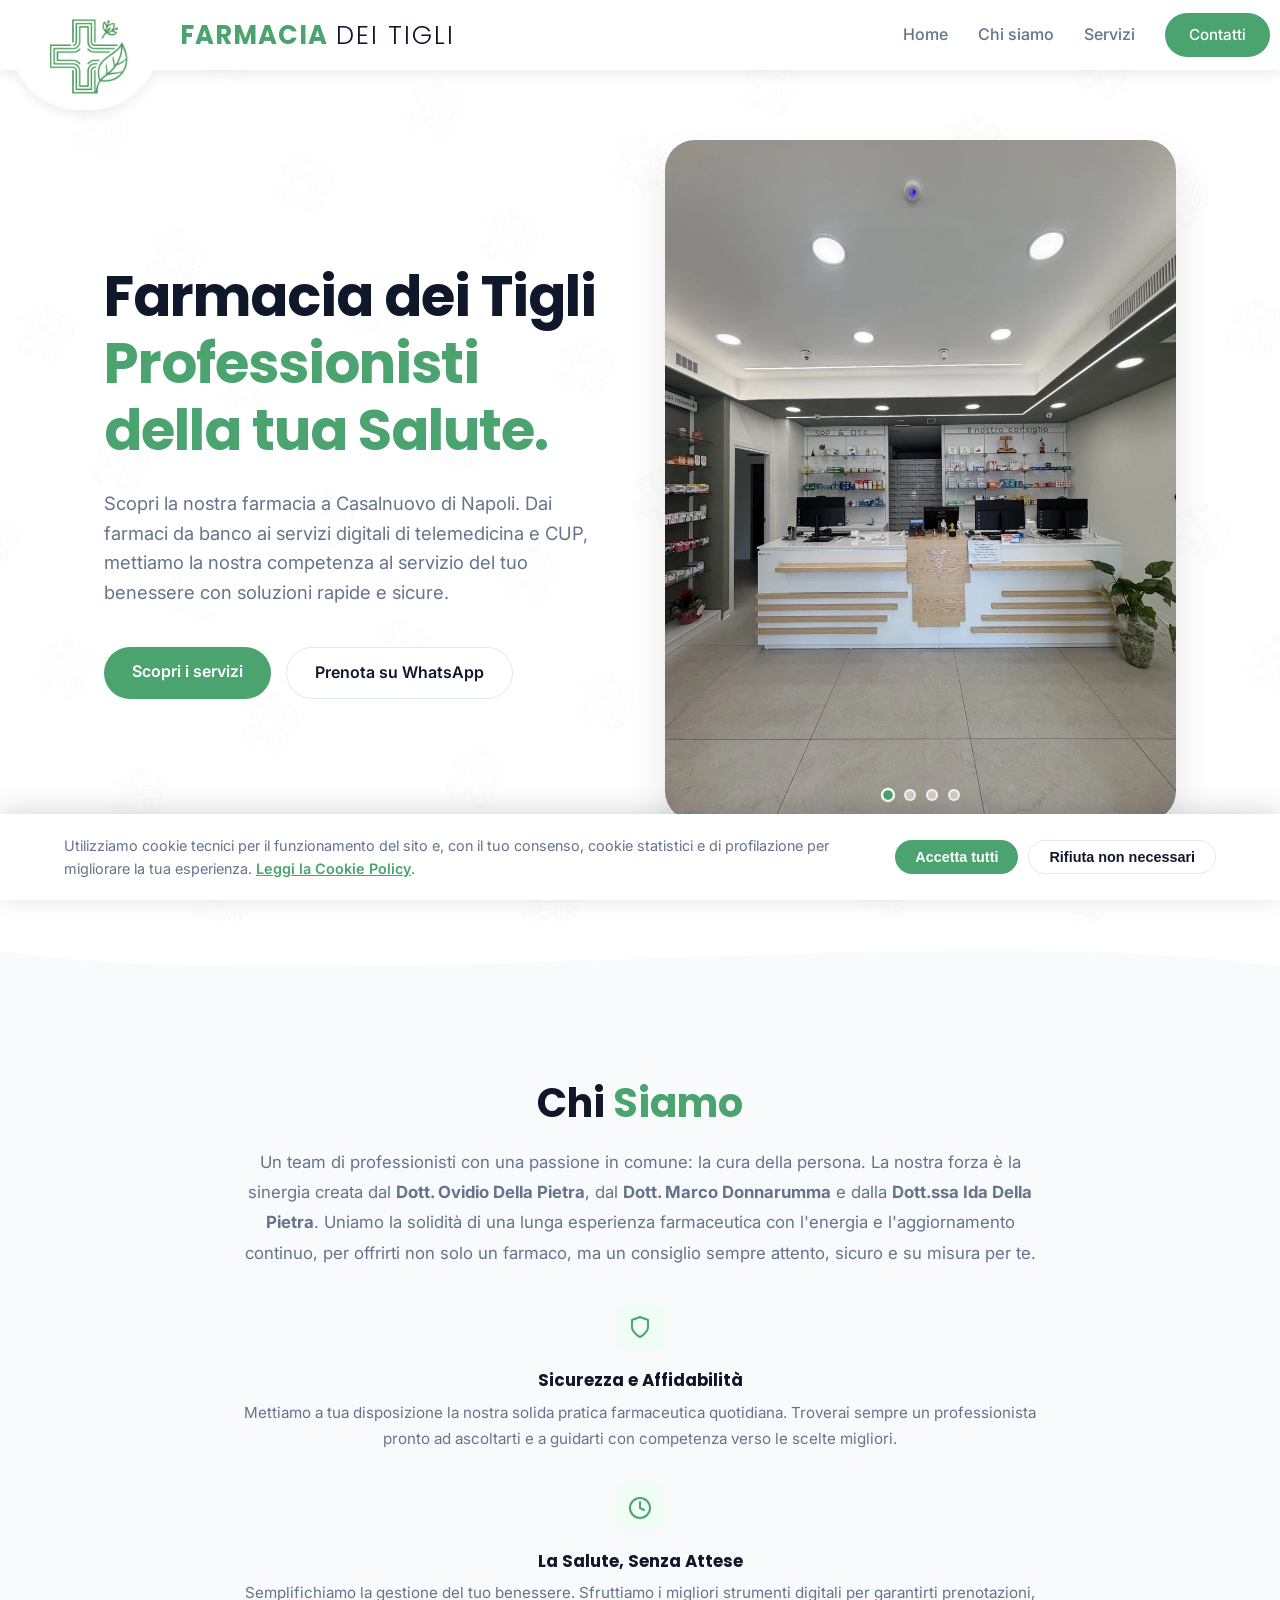
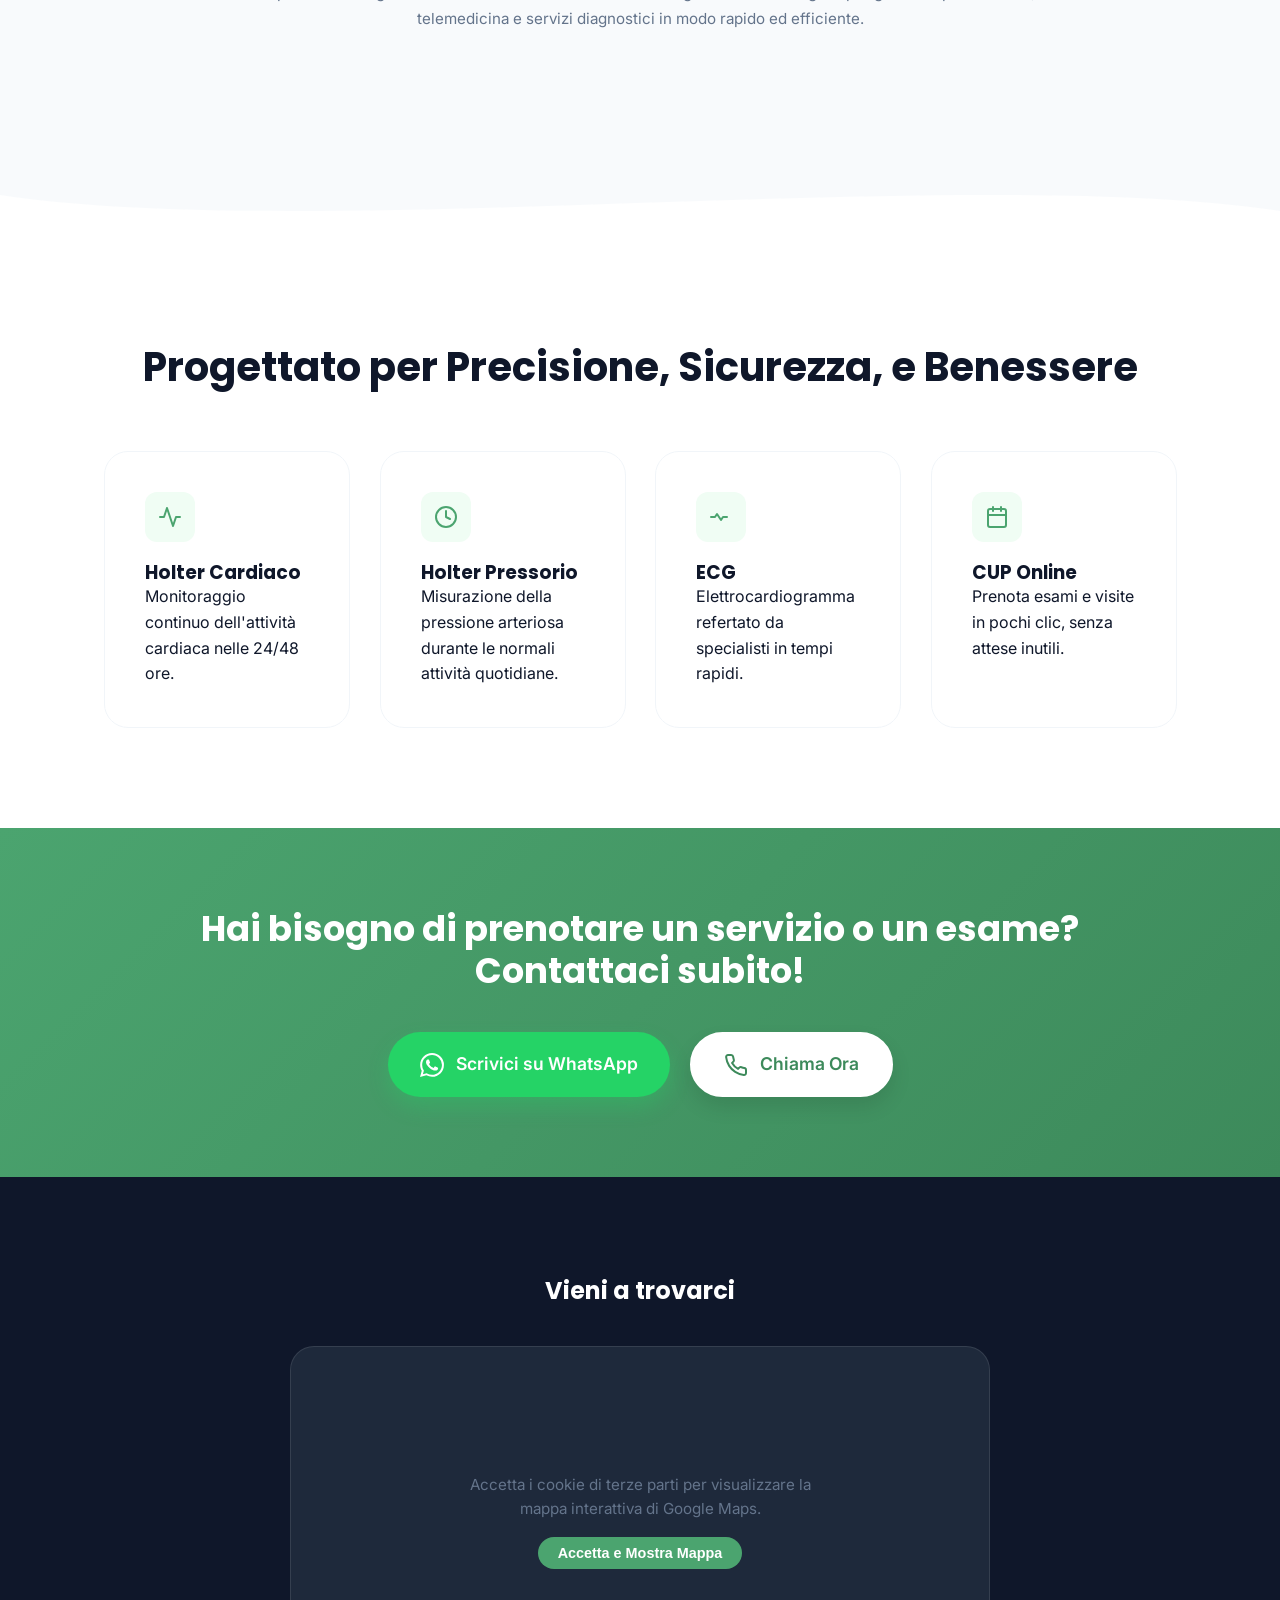
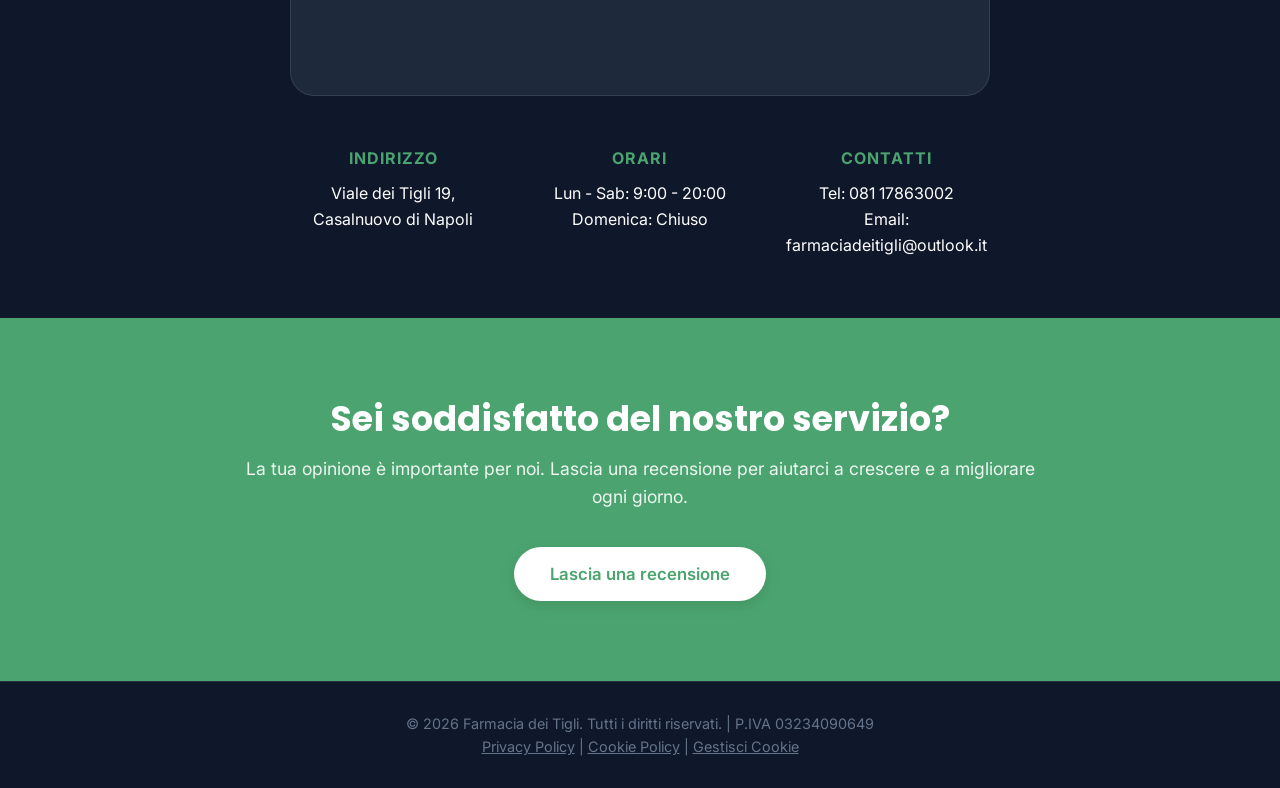
==== index.html @ 9ce19c19 "Versione finale" ====
<!DOCTYPE html>
<html lang="it">

<head>
    <meta charset="UTF-8">
    <meta name="viewport" content="width=device-width, initial-scale=1.0">
    <title>Farmacia dei Tigli | Casalnuovo di Napoli</title>

    <link rel="preconnect" href="https://fonts.googleapis.com">
    <link rel="preconnect" href="https://fonts.gstatic.com" crossorigin>
    <link
        href="https://fonts.googleapis.com/css2?family=Inter:wght@400;500;600&family=Poppins:wght@500;600;700&display=swap"
        rel="stylesheet">

    <meta name="description"
        content="Cerchi una farmacia a Casalnuovo? La Farmacia dei Tigli unisce tradizione e innovazione: farmaci, consigli esperti e servizi di telemedicina.">
    <link rel="stylesheet" href="style.css">

    <script type="application/ld+json">
    {
        "@context": "https://schema.org",
        "@type": "Pharmacy",
        "name": "Farmacia dei Tigli",
        "image": "https://www.tuosito.it/LOGO-4x.png",
        "@id": "https://www.farmaciadeitigli.it",
        "url": "https://www.farmaciadeitigli.it",
        "telephone": "081-XXX-XXXX",
        "address": {
            "@type": "PostalAddress",
            "streetAddress": "Via Variante VII",
            "addressLocality": "Nola",
            "addressRegion": "NA",
            "postalCode": "80035",
            "addressCountry": "IT"
        },
        "geo": {
            "@type": "GeoCoordinates",
            "latitude": 40.926, 
            "longitude": 14.523
        },
        "openingHoursSpecification": [
            {
            "@type": "OpeningHoursSpecification",
            "dayOfWeek": [
                "Monday",
                "Tuesday",
                "Wednesday",
                "Thursday",
                "Friday",
                "Saturday"
            ],
            "opens": "08:30",
            "closes": "20:30"
            }
        ],
        "sameAs": [
            "https://www.facebook.com/tuapagina",
            "https://www.instagram.com/tuapagina"
        ]
    }
    </script>
</head>

<body>
    <header>
        <nav class="navbar">
            <div class="nav-brand">
                <div class="nav-icon-container">
                    <img src="LOGO-4x.png" alt="Logo Farmacia dei Tigli a Casalnuovo di Napoli">
                </div>

                <div class="logo">
                    <a href="#">Farmacia <span>dei Tigli</span></a>
                </div>
            </div>

            <ul class="nav-links">
                <li><a href="#home">Home</a></li>
                <li><a href="#chi-siamo">Chi siamo</a></li>
                <li><a href="#servizi">Servizi</a></li>
                <li><a href="#contatti" class="btn-nav">Contatti</a></li>
            </ul>

            <div class="menu-toggle" id="mobile-menu">
                <span class="bar"></span>
                <span class="bar"></span>
                <span class="bar"></span>
            </div>
        </nav>
    </header>

    <main>
        <section id="home" class="hero">
            <div class="hero-container">
                <div class="hero-content">
                    <h1>Farmacia dei Tigli <span class="highlight">Professionisti della tua Salute.</span></h1>
                    <p>Scopri la nostra farmacia a Casalnuovo di Napoli. Dai farmaci da banco ai servizi digitali di
                        telemedicina e CUP, mettiamo la nostra competenza al servizio del tuo benessere con soluzioni
                        rapide
                        e sicure.</p>
                    <div class="hero-btns">
                        <a href="#servizi" class="btn-primary">Scopri i servizi</a>
                        <a href="https://wa.me/3908117863002" class="btn-secondary" target="_blank" rel="noopener noreferrer">Prenota su WhatsApp</a>
                    </div>
                </div>

                <div class="hero-carousel">
                    <div class="carousel-track" id="hero-carousel-track">
                        <img src="fronte.webp" alt="Fronte della Farmacia dei Tigli" draggable="false">
                        <img src="dermocosmesi.webp" alt="Reparto dermocosmesi della Farmacia dei Tigli"
                            draggable="false">
                        <img src="solari.webp" alt="Reparto solari della Farmacia dei Tigli" draggable="false">
                        <img src="medicazioni.webp" alt="Reparto medicazioni della Farmacia dei Tigli"
                            draggable="false">
                    </div>
                    <div class="carousel-dots" id="carousel-dots">
                        <span class="dot active" data-index="0"></span>
                        <span class="dot" data-index="1"></span>
                        <span class="dot" data-index="2"></span>
                        <span class="dot" data-index="3"></span>
                    </div>
                </div>
            </div>
        </section>

        <div class="section-wave">
            <svg viewBox="0 0 1440 100" preserveAspectRatio="none">
                <path d="M0,40 C360,100 1080,0 1440,60 L1440,100 L0,100 Z" fill="var(--bg-secondary)" />
            </svg>
        </div>

        <section id="chi-siamo" class="wellness-hub">
            <div class="hub-container">

                <!-- COLONNA SINISTRA: Testo -->
                <div class="hub-text fade-in-section">
                    <h2>Chi <span class="highlight">Siamo</span></h2>
                    <p class="hub-description">
                        Un team di professionisti con una passione in comune: la cura della persona. La nostra forza è
                        la sinergia creata dal <strong>Dott. Ovidio Della Pietra</strong>, dal <strong>Dott. Marco Donnarumma</strong> e dalla <strong>Dott.ssa
                        Ida Della Pietra</strong>. Uniamo la solidità di una lunga esperienza farmaceutica con l'energia e
                        l'aggiornamento continuo, per offrirti non solo un farmaco, ma un consiglio sempre attento,
                        sicuro e su misura per te.
                    </p>

                    <!-- Punto 1: Esperienza -->
                    <div class="hub-feature">
                        <div class="hub-feature-icon">
                            <svg xmlns="http://www.w3.org/2000/svg" viewBox="0 0 24 24" fill="none"
                                stroke="currentColor" stroke-width="2" stroke-linecap="round" stroke-linejoin="round">
                                <path d="M12 22s8-4 8-10V5l-8-3-8 3v7c0 6 8 10 8 10z" />
                            </svg>
                        </div>
                        <div class="hub-feature-text">
                            <h4>Sicurezza e Affidabilità</h4>
                            <p>Mettiamo a tua disposizione la nostra solida
                                pratica farmaceutica quotidiana. Troverai sempre
                                un professionista pronto ad ascoltarti e a guidarti
                                con competenza verso le scelte migliori.</p>
                        </div>
                    </div>

                    <!-- Punto 2: Innovazione -->
                    <div class="hub-feature">
                        <div class="hub-feature-icon">
                            <svg xmlns="http://www.w3.org/2000/svg" viewBox="0 0 24 24" fill="none"
                                stroke="currentColor" stroke-width="2" stroke-linecap="round" stroke-linejoin="round">
                                <circle cx="12" cy="12" r="10" />
                                <polyline points="12 6 12 12 16 14" />
                            </svg>
                        </div>
                        <div class="hub-feature-text">
                            <h4>La Salute, Senza Attese</h4>
                            <p>Semplifichiamo la gestione del tuo benessere.
                                Sfruttiamo i migliori strumenti digitali per garantirti
                                prenotazioni, telemedicina e servizi diagnostici in modo
                                rapido ed efficiente.</p>
                        </div>
                    </div>
                </div>


            </div>
        </section>

        <div class="section-wave section-wave--reverse">
            <svg viewBox="0 0 1440 100" preserveAspectRatio="none">
                <path d="M0,40 C360,100 1080,0 1440,60 L1440,100 L0,100 Z" fill="var(--bg-color)" />
            </svg>
        </div>

        <section id="servizi" class="services">
            <h2 class="slide-in-left">Progettato per Precisione, Sicurezza, e Benessere</h2>
            <div class="services-grid">
                <!-- Servizio 1 -->
                <div class="service-card fade-in-section" style="transition-delay: 0s;">
                    <div class="icon-placeholder">
                        <svg xmlns="http://www.w3.org/2000/svg" viewBox="0 0 24 24" fill="none" stroke="currentColor"
                            stroke-width="2" stroke-linecap="round" stroke-linejoin="round"
                            style="width: 24px; height: 24px; color: var(--primary-color);">
                            <path d="M22 12h-4l-3 9L9 3l-3 9H2"></path>
                        </svg>
                    </div>
                    <h3>Holter Cardiaco</h3>
                    <p>Monitoraggio continuo dell'attività cardiaca nelle 24/48 ore.</p>
                </div>
                <!-- Servizio 2 -->
                <div class="service-card fade-in-section" style="transition-delay: 0.15s;">
                    <div class="icon-placeholder">
                        <svg xmlns="http://www.w3.org/2000/svg" viewBox="0 0 24 24" fill="none" stroke="currentColor"
                            stroke-width="2" stroke-linecap="round" stroke-linejoin="round"
                            style="width: 24px; height: 24px; color: var(--primary-color);">
                            <circle cx="12" cy="12" r="10"></circle>
                            <polyline points="12 6 12 12 16 14"></polyline>
                        </svg>
                    </div>
                    <h3>Holter Pressorio</h3>
                    <p>Misurazione della pressione arteriosa durante le normali attività quotidiane.</p>
                </div>
                <!-- Servizio 3 -->
                <div class="service-card fade-in-section" style="transition-delay: 0.3s;">
                    <div class="icon-placeholder">
                        <svg xmlns="http://www.w3.org/2000/svg" viewBox="0 0 24 24" fill="none" stroke="currentColor"
                            stroke-width="2" stroke-linecap="round" stroke-linejoin="round"
                            style="width: 24px; height: 24px; color: var(--primary-color);">
                            <path d="M2 12h4l2-3 4 6 2-3h4"></path>
                        </svg>
                    </div>
                    <h3>ECG</h3>
                    <p>Elettrocardiogramma refertato da specialisti in tempi rapidi.</p>
                </div>
                <!-- Servizio 4 -->
                <div class="service-card fade-in-section" style="transition-delay: 0.45s;">
                    <div class="icon-placeholder">
                        <svg xmlns="http://www.w3.org/2000/svg" viewBox="0 0 24 24" fill="none" stroke="currentColor"
                            stroke-width="2" stroke-linecap="round" stroke-linejoin="round"
                            style="width: 24px; height: 24px; color: var(--primary-color);">
                            <rect x="3" y="4" width="18" height="18" rx="2" ry="2"></rect>
                            <line x1="16" y1="2" x2="16" y2="6"></line>
                            <line x1="8" y1="2" x2="8" y2="6"></line>
                            <line x1="3" y1="10" x2="21" y2="10"></line>
                        </svg>
                    </div>
                    <h3>CUP Online</h3>
                    <p>Prenota esami e visite in pochi clic, senza attese inutili.</p>
                </div>
            </div>
        </section>

        <section class="booking-cta fade-in-section">
            <div class="booking-cta-container">
                <h2>Hai bisogno di prenotare un servizio o un esame? Contattaci subito!</h2>
                <div class="booking-btns">
                    <a href="https://wa.me/3908117863002" class="btn-primary btn-whatsapp-large" target="_blank" rel="noopener noreferrer">
                        <svg xmlns="http://www.w3.org/2000/svg" viewBox="0 0 24 24" width="24" height="24" fill="currentColor">
                            <path d="M17.472 14.382c-.297-.149-1.758-.867-2.03-.967-.273-.099-.471-.148-.67.15-.197.297-.767.966-.94 1.164-.173.199-.347.223-.644.075-.297-.15-1.255-.463-2.39-1.475-.883-.788-1.48-1.761-1.653-2.059-.173-.297-.018-.458.13-.606.134-.133.298-.347.446-.52.149-.174.198-.298.298-.497.099-.198.05-.371-.025-.52-.075-.149-.669-1.612-.916-2.207-.242-.579-.487-.5-.669-.51a12.8 12.8 0 0 0-.57-.01c-.198 0-.52.074-.792.372-.272.297-1.04 1.016-1.04 2.479 0 1.462 1.065 2.875 1.213 3.074.149.198 2.096 3.2 5.077 4.487.709.306 1.262.489 1.694.625.712.227 1.36.195 1.871.118.571-.085 1.758-.719 2.006-1.413.248-.694.248-1.289.173-1.413-.074-.124-.272-.198-.57-.347m-5.421 7.403h-.004a9.87 9.87 0 0 1-5.031-1.378l-.361-.214-3.741.982.998-3.648-.235-.374a9.86 9.86 0 0 1-1.51-5.26c.001-5.45 4.436-9.884 9.888-9.884 2.64 0 5.122 1.03 6.988 2.898a9.825 9.825 0 0 1 2.893 6.994c-.003 5.45-4.437 9.884-9.885 9.884m8.413-18.297A11.815 11.815 0 0 0 12.05 0C5.495 0 .16 5.335.157 11.892c0 2.096.547 4.142 1.588 5.945L.057 24l6.305-1.654a11.882 11.882 0 0 0 5.683 1.448h.005c6.554 0 11.89-5.335 11.893-11.893a11.821 11.821 0 0 0-3.48-8.413Z" />
                        </svg>
                        Scrivici su WhatsApp
                    </a>
                    <a href="tel:08117863002" class="btn-secondary btn-phone-large">
                        <svg xmlns="http://www.w3.org/2000/svg" viewBox="0 0 24 24" width="24" height="24" fill="none" stroke="currentColor" stroke-width="2" stroke-linecap="round" stroke-linejoin="round">
                            <path d="M22 16.92v3a2 2 0 0 1-2.18 2 19.79 19.79 0 0 1-8.63-3.07 19.5 19.5 0 0 1-6-6 19.79 19.79 0 0 1-3.07-8.67A2 2 0 0 1 4.11 2h3a2 2 0 0 1 2 1.72 12.84 12.84 0 0 0 .7 2.81 2 2 0 0 1-.45 2.11L8.09 9.91a16 16 0 0 0 6 6l1.27-1.27a2 2 0 0 1 2.11-.45 12.84 12.84 0 0 0 2.81.7A2 2 0 0 1 22 16.92z"></path>
                        </svg>
                        Chiama Ora
                    </a>
                </div>
            </div>
        </section>

        <section id="contatti" class="contacts-section">
            <!-- AGGIUNTA CLASSE FADE-IN QUI -->
            <div class="contacts-container fade-in-section">
                <h2 class="slide-in-left">Vieni a trovarci</h2>
                <div id="map-container" class="map-container">
                    <div class="map-placeholder">
                        <p>Accetta i cookie di terze parti per visualizzare la mappa interattiva di Google Maps.</p>
                        <button id="accept-map-cookies" class="btn-primary"
                            style="margin-top: 15px; font-size: 0.9rem; padding: 8px 20px;">Accetta e Mostra
                            Mappa</button>
                    </div>
                </div>

                <div class="info-grid">
                    <div class="info-item">
                        <h4>Indirizzo</h4>
                        <p>Viale dei Tigli 19, Casalnuovo di Napoli</p>
                    </div>
                    <div class="info-item">
                        <h4>Orari</h4>
                        <p>Lun - Sab: 9:00 - 20:00</p>
                        <p>Domenica: Chiuso</p>
                    </div>
                    <div class="info-item">
                        <h4>Contatti</h4>
                        <p>Tel: 081 17863002</p>
                        <p>Email: farmaciadeitigli@outlook.it</p>
                    </div>
                </div>
            </div>
        </section>

        <section class="review-cta fade-in-section">
            <div class="review-container">
                <h2>Sei soddisfatto del nostro servizio?</h2>
                <p>La tua opinione è importante per noi. Lascia una recensione per aiutarci a crescere e a migliorare
                    ogni giorno.</p>
                <a href="https://g.page/r/CVI62EsPDN5XEBM/review" target="_blank" rel="noopener noreferrer"
                    class="btn-white">
                    Lascia una recensione
                </a>
            </div>
        </section>

    </main>

    <footer>
        <p>&copy; 2026 Farmacia dei Tigli. Tutti i diritti riservati. | P.IVA 03234090649 <br>
            <a href="privacy.html" style="text-decoration: underline;">Privacy Policy</a> |
            <a href="cookie.html" style="text-decoration: underline;">Cookie Policy</a> |
            <a href="#" id="reopen-cookie-banner" style="text-decoration: underline;">Gestisci Cookie</a>
        </p>

        <div id="cookie-banner" class="cookie-banner">
            <p>Utilizziamo cookie tecnici per il funzionamento del sito e, con il tuo consenso, cookie statistici e di
                profilazione per migliorare la tua esperienza. <a href="cookie.html">Leggi la Cookie Policy</a>.</p>
            <div class="cookie-buttons">
                <button id="accept-cookies" class="btn-primary" style="padding: 8px 20px; font-size: 0.9rem;">Accetta
                    tutti</button>
                <button id="reject-cookies" class="btn-secondary" style="padding: 8px 20px; font-size: 0.9rem;">Rifiuta
                    non necessari</button>
            </div>
        </div>
    </footer>

    <a href="https://wa.me/3908117863002" class="whatsapp-float" target="_blank" rel="noopener noreferrer"
        aria-label="Contattaci su WhatsApp">
        <svg xmlns="http://www.w3.org/2000/svg" viewBox="0 0 24 24" width="30" height="30" fill="currentColor">
            <path
                d="M17.472 14.382c-.297-.149-1.758-.867-2.03-.967-.273-.099-.471-.148-.67.15-.197.297-.767.966-.94 1.164-.173.199-.347.223-.644.075-.297-.15-1.255-.463-2.39-1.475-.883-.788-1.48-1.761-1.653-2.059-.173-.297-.018-.458.13-.606.134-.133.298-.347.446-.52.149-.174.198-.298.298-.497.099-.198.05-.371-.025-.52-.075-.149-.669-1.612-.916-2.207-.242-.579-.487-.5-.669-.51a12.8 12.8 0 0 0-.57-.01c-.198 0-.52.074-.792.372-.272.297-1.04 1.016-1.04 2.479 0 1.462 1.065 2.875 1.213 3.074.149.198 2.096 3.2 5.077 4.487.709.306 1.262.489 1.694.625.712.227 1.36.195 1.871.118.571-.085 1.758-.719 2.006-1.413.248-.694.248-1.289.173-1.413-.074-.124-.272-.198-.57-.347m-5.421 7.403h-.004a9.87 9.87 0 0 1-5.031-1.378l-.361-.214-3.741.982.998-3.648-.235-.374a9.86 9.86 0 0 1-1.51-5.26c.001-5.45 4.436-9.884 9.888-9.884 2.64 0 5.122 1.03 6.988 2.898a9.825 9.825 0 0 1 2.893 6.994c-.003 5.45-4.437 9.884-9.885 9.884m8.413-18.297A11.815 11.815 0 0 0 12.05 0C5.495 0 .16 5.335.157 11.892c0 2.096.547 4.142 1.588 5.945L.057 24l6.305-1.654a11.882 11.882 0 0 0 5.683 1.448h.005c6.554 0 11.89-5.335 11.893-11.893a11.821 11.821 0 0 0-3.48-8.413Z" />
        </svg>
    </a>

    <script src="script.js"></script>
</body>

</html>
---- style.css ----
/* =========================================
   1. VARIABILI GLOBALI E COLORI
   ========================================= */
:root {
    /* Palette "Tech/Benessere" basata sulla tua reference */
    --primary-color: #4BA46F;
    /* Verde brillante e fresco */
    --primary-hover: #3D8A5B;
    /* Verde scuro per l'hover dei bottoni */
    --bg-color: #ffffff;
    /* Bianco puro per lo sfondo principale */
    --bg-secondary: #f8fafc;
    /* Grigio chiarissimo per staccare le sezioni */
    --text-main: #0f172a;
    /* Antracite scuro per i testi (molto più elegante del nero puro) */
    --text-light: #64748b;
    /* Grigio medio per i paragrafi */

    /* Tipografia */
    --font-heading: 'Poppins', sans-serif;
    --font-text: 'Inter', sans-serif;
}

/* =========================================
   2. RESET E IMPOSTAZIONI DI BASE
   ========================================= */
* {
    margin: 0;
    padding: 0;
    box-sizing: border-box;
}

html {
    /* Questo crea quell'effetto di scorrimento morbido 
       quando clicchi sui link del menu */
    scroll-behavior: smooth;
}

body {
    font-family: var(--font-text);
    color: var(--text-main);
    background-color: var(--bg-color);
    line-height: 1.6;
    overflow-x: hidden;
    /* Evita fastidiosi scroll orizzontali */
}

/* Tipografia Globale */
h1,
h2,
h3 {
    font-family: var(--font-heading);
    line-height: 1.2;
}

a {
    text-decoration: none;
    color: inherit;
}

/* Rimuove l'effetto "rettangolo blu" al click su link e bottoni */
a,
button,
.menu-toggle {
    /* Rimuove l'evidenziazione azzurra del tap su smartphone (iOS e Android) */
    -webkit-tap-highlight-color: transparent;

    /* Rimuove il bordo blu di focus quando si clicca (Desktop e Android) */
    outline: none;
}

/* Opzionale: se vuoi mantenere l'accessibilità per chi naviga con la tastiera (Tab) */
a:focus-visible,
button:focus-visible,
.menu-toggle:focus-visible {
    outline: 2px solid var(--primary-color);
    outline-offset: 4px;
}

/* ANIMAZIONE FADE-IN UP SCROLL */
.fade-in-section {
    opacity: 0;
    transform: translateY(30px);
    transition: opacity 0.8s ease-out, transform 0.8s ease-out;
    will-change: opacity, transform;
}

.fade-in-section.is-visible {
    opacity: 1;
    transform: none;
}

/* ANIMAZIONE HERO STAGGERED FADE-UP */
@keyframes heroFadeUp {
    from {
        opacity: 0;
        transform: translateY(30px);
    }

    to {
        opacity: 1;
        transform: translateY(0);
    }
}

.hero-content h1 {
    opacity: 0;
    animation: heroFadeUp 0.8s ease-out 0.2s forwards;
}

.hero-content p {
    opacity: 0;
    animation: heroFadeUp 0.8s ease-out 0.5s forwards;
}

/* ANIMAZIONE SLIDE-IN DA SINISTRA */
.slide-in-left {
    opacity: 0;
    transform: translateX(-40px);
    transition: opacity 0.7s ease-out, transform 0.7s ease-out;
    will-change: opacity, transform;
}

.slide-in-left.is-visible {
    opacity: 1;
    transform: translateX(0);
}

/* =========================================
   3. COMPONENTI (Bottoni)
   ========================================= */
.btn-primary {
    background-color: var(--primary-color);
    color: white;
    padding: 12px 28px;
    border-radius: 50px;
    /* Forma "a pillola" tipica del design SaaS */
    font-weight: 600;
    transition: all 0.3s ease;
    display: inline-block;
    border: none;
}

.btn-primary:hover {
    background-color: var(--primary-hover);
    transform: translateY(-2px);
    /* Piccolo effetto di sollevamento al passaggio del mouse */
    box-shadow: 0 4px 12px rgba(34, 197, 94, 0.3);
}

.btn-secondary {
    background-color: white;
    color: var(--text-main);
    padding: 12px 28px;
    border-radius: 50px;
    font-weight: 600;
    border: 1px solid #e2e8f0;
    transition: all 0.3s ease;
    display: inline-block;
}

.btn-secondary:hover {
    border-color: var(--text-main);
}

.btn-nav {
    background-color: var(--primary-color);
    color: white !important;
    /* Forza il testo bianco */
    padding: 10px 24px;
    border-radius: 50px;
    font-weight: 600;
    font-size: 0.95rem;
    transition: all 0.3s ease;
    border: none;
}

.btn-nav:hover {
    background-color: var(--primary-hover);
    transform: translateY(-2px);
    box-shadow: 0 4px 12px rgba(34, 197, 94, 0.3);
}

/* =========================================
   4. HEADER E NAVBAR 
   ========================================= */
header {
    position: fixed;
    top: 0;
    width: 100%;
    background-color: white;
    z-index: 1000;
    height: 70px;
    display: flex;
    align-items: center;
    /* 1. Il segreto: Questa ombra avvolge sia la barra che la conca come se fossero un pezzo unico */
    filter: drop-shadow(0 4px 6px rgba(0, 0, 0, 0.07));

    border: none;
    transition: all 0.3s ease;
}

/* Stato compatto dell'header dopo scroll */
header.header-scrolled {
    height: 55px;
}

header.header-scrolled .nav-icon-container {
    width: 120px;
    height: 85px;
}

header.header-scrolled .nav-icon-container img {
    width: 160px;
}

header.header-scrolled .logo a {
    font-size: 1.35rem;
}

.navbar {
    display: flex;
    justify-content: space-between;
    /* Spinge gli elementi ai lati opposti */
    align-items: center;
    width: 100%;
    max-width: 100%;
    margin: 0 auto;
    padding: 0 10px;
    height: 100%;
}

/* NUOVO: Contenitore che tiene uniti la conca e il testo a sinistra */
.nav-brand {
    display: flex;
    align-items: center;
    height: 100%;
}

/* La Conca: ora è spostata a sinistra e "appesa" all'header */
.nav-icon-container {
    position: relative;
    /* Rimosso absolute e centramento */
    align-self: flex-start;
    /* Fa partire la conca dal tetto dell'header */
    background-color: white;
    width: 150px;
    height: 110px;
    /* Sporge dall'header (che è 70px) */
    display: flex;
    justify-content: center;
    align-items: center;
    border-radius: 0 0 70px 70px;
    box-shadow: none !important;

    margin-right: 20px;
    z-index: 10;
    margin-left: 0;
    transition: all 0.4s cubic-bezier(0.25, 1, 0.5, 1);
}

.nav-icon-container img {
    width: 200px;
    /* Dimensione logo adattata */
    height: auto;
    padding-top: 30px;
    transition: all 0.4s cubic-bezier(0.25, 1, 0.5, 1);
}

.nav-icon-container:hover {
    transform: translateY(-4px);
    box-shadow: 0 4px 12px rgba(0, 0, 0, 0.05);
    /* Added slight shadow to match previous state if desired */
}

/* Testo "Farmacia dei Tigli" */
.logo {
    margin: 0;
    /* Reset vecchi margini */
    border: none;
}

.logo a {
    font-family: var(--font-heading);
    font-size: 1.6rem;
    /* Ridotto leggermente per stare in linea */
    font-weight: 700;
    color: var(--primary-color);
    letter-spacing: 1px;
    text-transform: uppercase;
    display: flex;
    gap: 8px;
    margin-right: 0;
    /* Reset */
    white-space: nowrap;
    /* Impedisce al testo di andare a capo */
    transition: all 0.3s ease;
}

/* Effetto sollevamento al passaggio del mouse sul nome */
.logo a:hover {
    transform: translateY(-2px);
    /* Opzionale: puoi anche aggiungere una leggerissima ombra al testo per staccarlo ancora di più */
    text-shadow: 0 4px 8px rgba(0, 0, 0, 0.05);
}

.logo a span {
    font-weight: 300;
    color: var(--text-main);
    letter-spacing: 2px;
}

/* Menu di navigazione */
.nav-links {
    display: flex;
    list-style: none;
    gap: 30px;
    align-items: center;
    margin-left: auto;
    /*Qesto è il trucco: spinge tutti i link verso destra! */
}

.nav-links a {
    font-family: var(--font-text);
    font-weight: 500;
    color: var(--text-light);
    /* Modifichiamo la transition per includere tutto e aggiungiamo display */
    transition: all 0.2s ease;
    display: inline-block;
}

.nav-links a:active {
    transform: scale(0.90);
    color: var(--primary-color);
}

.nav-links a:hover {
    color: var(--primary-color);
    transform: translateY(-2px);
    /* Fa alzare il testo di 2 pixel */
}

.menu-toggle {
    display: none;
}

/* =========================================
   5. HERO SECTION
   ========================================= */
.hero {
    position: relative;
    width: 100%;
    overflow: hidden;
    background-color: var(--bg-color);
}

.hero::before {
    content: "";
    position: absolute;
    top: -50%;
    left: -50%;
    width: 200%;
    height: 200%;
    background-image: url('LOGO-4x.png');
    background-size: 150px;
    background-repeat: repeat;
    transform: rotate(-30deg);
    opacity: 0.04;
    z-index: 0;
    pointer-events: none;
}

.hero-container {
    position: relative;
    z-index: 1;
    padding: 140px 5% 100px;
    display: flex;
    align-items: center;
    justify-content: space-between;
    gap: 50px;
    max-width: 1200px;
    margin: 0 auto;
    min-height: 90vh;
}

.hero-content {
    flex: 1;
    max-width: 600px;
    text-align: left;
}

.hero h1 {
    font-size: 3.5rem;
    margin-bottom: 25px;
    letter-spacing: -1px;
    /* Stringe leggermente i caratteri, molto moderno */
}

.highlight {
    color: var(--primary-color);
}

.hero p {
    font-size: 1.15rem;
    color: var(--text-light);
    margin-bottom: 40px;
    max-width: 550px;
}

.hero-btns {
    display: flex;
    gap: 15px;
}

.hero-carousel {
    flex: 1;
    position: relative;
    overflow: hidden;
    border-radius: 30px;
    box-shadow: 0 20px 40px rgba(0, 0, 0, 0.1);
    /* L'animazione fade-up sul contenitore intero */
    animation: heroFadeUp 0.8s ease-out 0.6s forwards;
    opacity: 0;
}

.carousel-track {
    display: flex;
    transition: transform 0.5s ease-in-out;
    width: 100%;
    /* Per catturare il drag/swipe: */
    touch-action: pan-y;
    cursor: grab;
}

.carousel-track:active {
    cursor: grabbing;
}

.carousel-track img {
    width: 100%;
    flex-shrink: 0;
    object-fit: cover;
    pointer-events: none;
    /* Impedisce che l'immagine nativa blocchi il drag */
}

/* Dots Navigation */
.carousel-dots {
    position: absolute;
    bottom: 20px;
    left: 50%;
    transform: translateX(-50%);
    display: flex;
    gap: 10px;
    z-index: 10;
}

.dot {
    width: 12px;
    height: 12px;
    background-color: rgba(255, 255, 255, 0.5);
    border-radius: 50%;
    cursor: pointer;
    transition: all 0.3s ease;
    border: 2px solid rgba(255, 255, 255, 0.8);
}

.dot.active {
    background-color: var(--primary-color);
    border-color: white;
    transform: scale(1.2);
}

/* =========================================
   6. SEPARATORE A ONDA (Hero → Chi Siamo)
   ========================================= */
.section-wave {
    background-color: var(--bg-color);
    /* bianco, come la hero */
    margin-top: -2px;
    /* elimina micro-gap tra sezioni */
    line-height: 0;
}

.section-wave svg {
    width: 100%;
    height: 80px;
    display: block;
}

.section-wave--reverse {
    background-color: var(--bg-secondary);
    /* grigio, come Chi Siamo */
    margin-top: -1px;
    /* elimina micro-gap di rendering */
}

/* =========================================
   7. CHI SIAMO (Wellness Hub)
   ========================================= */
.wellness-hub {
    background-color: var(--bg-secondary);
    width: 100%;
    padding: 80px 5% 100px;
    max-width: none;
    margin: 0;
    overflow: hidden;
    scroll-margin-top: 90px;
}

.hub-container {
    display: flex;
    align-items: center;
    justify-content: center;
    gap: 60px;
    max-width: 1200px;
    margin: 0 auto;
}

/* --- Colonna Testo --- */
.hub-text {
    flex: 1;
    max-width: 800px;
    text-align: center;
    display: flex;
    flex-direction: column;
    align-items: center;
}

.hub-text h2 {
    font-size: 2.5rem;
    margin-bottom: 20px;
}

.hub-description {
    font-size: 1.05rem;
    color: var(--text-light);
    line-height: 1.8;
    margin-bottom: 35px;
}

/* --- Punti Chiave con Icone --- */
.hub-feature {
    display: flex;
    flex-direction: column;
    align-items: center;
    text-align: center;
    gap: 16px;
    margin-bottom: 32px;
}

.hub-feature-icon {
    width: 48px;
    height: 48px;
    min-width: 48px;
    background-color: #f0fdf4;
    border-radius: 12px;
    display: flex;
    align-items: center;
    justify-content: center;
}

.hub-feature-icon svg {
    width: 24px;
    height: 24px;
    color: var(--primary-color);
}

.hub-feature-text h4 {
    font-family: var(--font-heading);
    font-size: 1.05rem;
    margin-bottom: 6px;
    color: var(--text-main);
}

.hub-feature-text p {
    font-size: 0.95rem;
    color: var(--text-light);
    line-height: 1.7;
}

/* --- Colonna Foto (Placeholder 16:9) --- */
.hub-image {
    flex: 1.2;
}

.hub-photo-placeholder {
    width: 100%;
    aspect-ratio: 16 / 9;
    background-color: #d1d5db;
    border-radius: 24px;
    border: 2px solid var(--primary-color);
    display: flex;
    align-items: center;
    justify-content: center;
    color: var(--text-light);
    font-size: 1.1rem;
    font-weight: 500;
    overflow: hidden;
}

/* --- Animazione Clip-Path Reveal (da sinistra a destra) --- */
.clip-reveal {
    clip-path: inset(0 100% 0 0);
    transition: clip-path 1.2s cubic-bezier(0.25, 1, 0.5, 1);
    will-change: clip-path;
}

.clip-reveal.is-visible {
    clip-path: inset(0 0 0 0);
}


/* =========================================
   7. SERVIZI (Grid)
   ========================================= */
.services {
    padding: 100px 5%;
    max-width: 1200px;
    margin: 0 auto;
    text-align: center;
    scroll-margin-top: 90px;
}

.services h2 {
    font-size: 2.5rem;
    margin-bottom: 60px;
}

.services-grid {
    display: grid;
    grid-template-columns: repeat(4, 1fr);
    /* 4 colonne su desktop */
    gap: 30px;
}

.service-card {
    background: white;
    padding: 40px;
    border-radius: 24px;
    border: 1px solid #f1f5f9;
    transition: all 0.3s ease;
    text-align: left;
}

.service-card:hover {
    transform: translateY(-10px);
    box-shadow: 0 20px 40px rgba(0, 0, 0, 0.05);
    border-color: var(--primary-color);
}

.icon-placeholder {
    width: 50px;
    height: 50px;
    background-color: #f0fdf4;
    /* Verde chiarissimo */
    border-radius: 12px;
    margin-bottom: 20px;
    display: flex;
    align-items: center;
    justify-content: center;
}

/* =========================================
   7.5 BOOKING CTA
   ========================================= */
.booking-cta {
    background: linear-gradient(135deg, var(--primary-color) 0%, var(--primary-hover) 100%);
    color: white;
    padding: 80px 5%;
    text-align: center;
    position: relative;
    overflow: hidden;
}

.booking-cta-container {
    max-width: 900px;
    margin: 0 auto;
    position: relative;
    z-index: 2;
}

.booking-cta h2 {
    font-size: 2.2rem;
    margin-bottom: 40px;
    font-weight: 700;
}

.booking-btns {
    display: flex;
    justify-content: center;
    gap: 20px;
    flex-wrap: wrap;
}

.btn-whatsapp-large, .btn-phone-large {
    display: flex;
    align-items: center;
    justify-content: center;
    gap: 12px;
    padding: 16px 32px;
    font-size: 1.1rem;
    border-radius: 50px;
    font-weight: 600;
    transition: all 0.3s ease;
    text-decoration: none;
}

.btn-whatsapp-large {
    background-color: #25D366 !important; /* Colore Brand WhatsApp */
    color: white !important;
    border: none;
    box-shadow: 0 10px 20px rgba(37, 211, 102, 0.3);
    animation: pulse-whatsapp 2s infinite;
}

.btn-whatsapp-large:hover {
    background-color: #1ebe57 !important;
    transform: translateY(-3px);
    box-shadow: 0 12px 25px rgba(37, 211, 102, 0.4);
}

.btn-phone-large {
    background-color: white !important;
    color: var(--primary-hover) !important;
    border: 2px solid white !important;
    box-shadow: 0 10px 20px rgba(0, 0, 0, 0.1);
}

.btn-phone-large:hover {
    background-color: transparent !important;
    color: white !important;
    transform: translateY(-3px);
}

@keyframes pulse-whatsapp {
    0% {
        box-shadow: 0 0 0 0 rgba(37, 211, 102, 0.7);
    }
    70% {
        box-shadow: 0 0 0 15px rgba(37, 211, 102, 0);
    }
    100% {
        box-shadow: 0 0 0 0 rgba(37, 211, 102, 0);
    }
}

/* =========================================
   8. CONTATTI E FOOTER (Sfondo Scuro)
   ========================================= */
.contacts-section {
    background-color: var(--text-main);
    /* Grigio Antracite scuro */
    color: white;
    padding: 100px 5% 60px;
    scroll-margin-top: 90px;
}

.contacts-container {
    max-width: 1200px;
    margin: 0 auto;
    text-align: center;
}

.info-grid {
    display: grid;
    grid-template-columns: repeat(3, 1fr);
    gap: 40px;
    max-width: 700px;
    margin: 0 auto;
    text-align: center;
    /* Centra il testo all'interno dei blocchi*/
}

.info-item h4 {
    color: var(--primary-color);
    margin-bottom: 10px;
    text-transform: uppercase;
    letter-spacing: 1px;
}

footer {
    background-color: var(--text-main);
    color: var(--text-light);
    text-align: center;
    padding: 30px 5%;
    border-top: 1px solid rgba(255, 255, 255, 0.1);
    font-size: 0.9rem;
}

.map-container {
    /* Il margine forza lo spazio sopra/sotto e centra il box a destra/sinistra */
    margin: 40px auto 50px auto !important;

    width: 100%;
    max-width: 700px;
    /* La mappa sarà un rettangolo elegante di massimo 700px */
    height: 350px;

    border-radius: 24px;
    overflow: hidden;
    background-color: #1e293b;
    display: flex;
    align-items: center;
    justify-content: center;
    border: 1px solid rgba(255, 255, 255, 0.1);
}

.map-container iframe {
    width: 100%;
    height: 100%;
    border: none;
}

.map-placeholder {
    color: var(--text-light);
    font-size: 0.95rem;
    padding: 0 20px;
    max-width: 400px;
    text-align: center;
}


/* =========================================
   9. RESPONSIVITÀ - VERSIONE MOBILE
   ========================================= */
@media (max-width: 1024px) {

    /* Tablet: uniforma l'altezza delle sezioni (esclusa "Chi siamo") */
    #home,
    #servizi,
    #contatti {
        min-height: 72vh;
    }

    .navbar {
        padding: 0 15px;
        /* Riduciamo i padding laterali */
        display: flex;
        justify-content: space-between;
        align-items: center;
        position: relative;
        z-index: 1001;
    }

    .logo {
        font-size: 1.1rem;
        /* Riduciamo leggermente il font del nome */
    }

    .nav-brand {
        position: relative;
        z-index: 1002;
        /* Valore più alto del menu (che è 1000) */
    }

    /* =========================================
       MENU A SARACINESCA (Solo Mobile/Tablet)
       ========================================= */

    /* 1. Il menu è sempre "acceso", ma lo nascondiamo con clip-path a cerchio */
    .nav-links {
        display: flex;
        flex-direction: column;
        justify-content: center;
        align-items: center;
        position: fixed;
        top: 0;
        left: 0;
        width: 100vw;
        height: 100dvh;
        background-color: var(--bg-color);
        z-index: 1000;
        margin-left: 0 !important;
        padding: 0;
        overflow: hidden;
        clip-path: circle(0px at calc(100% - 35px) 35px);
        transition: clip-path 0.7s cubic-bezier(0.7, 0, 0.3, 1);
        pointer-events: none;
    }

    /* Watermark Logo (Opzione A: Dinamismo Diagonale) */
    .nav-links::before {
        content: "";
        position: absolute;
        top: -50%;
        left: -50%;
        width: 200%;
        height: 200%;
        background-image: url('LOGO-4x.png');
        background-size: 150px;
        background-repeat: repeat;
        transform: rotate(-30deg);
        opacity: 0.10;
        z-index: 0;
        pointer-events: none;
    }

    /* Copertura bianca per nascondere il pattern sotto la navbar */
    .nav-links::after {
        content: "";
        position: absolute;
        top: 0;
        left: 0;
        width: 100%;
        height: 80px;
        background-color: var(--bg-color);
        z-index: 1;
        pointer-events: none;
    }

    /* 2. Quando clicchi l'hamburger, il cerchio si espande */
    .nav-links.active {
        clip-path: circle(150% at calc(100% - 35px) 35px);
        pointer-events: auto;
    }

    /* 3. Stile dei link */
    .nav-links li {
        margin: 20px 0;
        list-style: none;
        position: relative;
        z-index: 2;
        opacity: 0;
        transform: translateY(30px);
        transition: opacity 0.4s ease, transform 0.4s ease;
    }

    /* Quando il menu riceve "active", i testi diventano visibili */
    .nav-links.active li {
        opacity: 1;
        transform: translateY(0);
    }

    /* Effetto a cascata (staggered fade-up) */
    .nav-links.active li:nth-child(1) {
        transition-delay: 0.2s;
    }

    .nav-links.active li:nth-child(2) {
        transition-delay: 0.3s;
    }

    .nav-links.active li:nth-child(3) {
        transition-delay: 0.4s;
    }

    .nav-links.active li:nth-child(4) {
        transition-delay: 0.5s;
    }

    .nav-links li a {
        color: var(--text-light);
        font-size: 1.8rem;
        font-weight: 600;
        text-decoration: none;
        display: inline-block;
        transition: all 0.3s ease;
    }

    .nav-links li a:hover {
        color: var(--primary-color);
        transform: translateY(-5px);
    }

    /* Effetto "Pressione" (Mentre il dito/mouse sta cliccando) */
    .nav-links li a:active {
        transform: scale(0.95) translateY(0);
        /* Si rimpicciolisce del 5% e torna giù, effetto molla! */
        opacity: 1;
        /* Leggero calo di opacità per confermare il tocco */
        transition: all 0.2s ease;
        /* ATTENZIONE: Questa transizione deve essere velocissima (0.1s) per dare l'idea del click immediato */
    }

    .nav-icon-container {
        width: 150px;
        /* Riduciamo leggermente la dimensione della conca */
        height: 120px;
        padding-top: 5px;
    }

    .nav-icon-container img {
        width: 220px;
        /* Adattiamo il logo interno */
    }

    /* Hero tablet: altezza moderata, testo centrato verticalmente e orizzontalmente */
    .hero-container {
        min-height: clamp(480px, 56vh, 680px);
        display: flex;
        flex-direction: column;
        align-items: center;
        justify-content: center;
        padding: 150px 5% 52px !important;
        text-align: center;
        width: 100%;
        max-width: none;
        gap: 50px;
    }

    .hero-content {
        flex: 0 0 auto;
        width: 100%;
        max-width: 640px;
        margin-left: auto;
        margin-right: auto;
        text-align: center;
    }

    .hero-btns {
        justify-content: center;
    }

    /* 1. Assicurati che l'hamburger sia visibile e sopra tutto */
    .menu-toggle {
        display: flex !important;
        /* Forza la visibilità */
        flex-direction: column;
        justify-content: space-between;
        width: 30px;
        height: 21px;
        cursor: pointer;
        z-index: 1002;
        /* Deve stare sopra l'header */
        position: relative;
    }

    /* 2. Assicurati che le barrette siano di un colore visibile (es. Verde o Grigio scuro) */
    .menu-toggle .bar {
        height: 3px;
        width: 100%;
        background-color: #2d5a27;
        /* Usa il colore verde della farmacia o nero */
        border-radius: 10px;
        transition: all 0.3s ease;
    }

    /* =========================================
       ANIMAZIONE HAMBURGER -> X
       ========================================= */

    /* La prima barra scende e ruota di 45 gradi */
    .menu-toggle.is-active .bar:nth-child(1) {
        transform: translateY(9px) rotate(45deg);
    }

    /* La barra centrale scompare dolcemente */
    .menu-toggle.is-active .bar:nth-child(2) {
        opacity: 0;
    }

    /* La terza barra sale e ruota in senso opposto (-45 gradi) */
    .menu-toggle.is-active .bar:nth-child(3) {
        transform: translateY(-9px) rotate(-45deg);
    }

    .hub-container {
        flex-direction: column;
        text-align: center;
        gap: 40px;
    }

    /* La foto va sopra, il testo sotto */
    .hub-image {
        order: -1;
    }

    .hub-feature {
        justify-content: center;
    }

    .section-wave svg {
        height: 60px;
    }

    /* 3. Il testo della hero può essere leggermente più piccolo */
    .hero h1 {
        font-size: 2.5rem;
    }

}

/* =========================================
   10. RESPONSIVITÀ - VERSIONE SMARTPHONE
   ========================================= */
@media (max-width: 768px) {
    .navbar {
        padding-left: 0;
    }

    /* Adattamento Header e Logo per schermi molto piccoli */
    .nav-icon-container {
        width: 110px;
        height: 95px;
        margin-right: 15px;
        margin-left: 0;
        border-radius: 0 0 55px 55px;
        /* Arrotondamento armonizzato */
    }

    .nav-icon-container img {
        width: 190px;
        padding-top: 25px;
    }

    .logo a {
        font-size: 1rem;
        margin-left: 0;
        line-height: 1.2;
        /* Su schermi molto stretti impiliamo il testo del logo */
        flex-direction: column;
        gap: 2px;
        align-items: flex-start;
    }

    /* Hero Section - un po’ più alta, scritta sempre centrata */
    .hero-container {
        min-height: clamp(420px, 62vh, 600px);
        display: flex;
        flex-direction: column;
        align-items: center;
        justify-content: center;
        padding: 120px 5% 56px !important;
        text-align: center;
        width: 100%;
        max-width: none;
        gap: 30px;
    }

    .hero-content {
        flex: 0 0 auto;
        width: 100%;
        max-width: 34rem;
        margin-left: auto;
        margin-right: auto;
        text-align: center;
    }

    .hero-btns {
        justify-content: center;
        flex-wrap: wrap;
    }

    .hero h1 {
        font-size: 2rem;
        text-align: center;
        margin-left: auto;
        margin-right: auto;
        margin-bottom: 15px;
    }

    .hero p {
        font-size: 1rem;
        text-align: center;
        margin-left: auto;
        margin-right: auto;
        margin-bottom: 30px;
    }

    .btn-primary,
    .btn-secondary {
        padding: 10px 20px;
        font-size: 0.95rem;
    }


    /* Servizi - Mettiamo le card in una singola colonna verticale */
    .services {
        padding: 60px 5%;
    }

    #servizi {
        scroll-margin-top: 45px;
    }

    #contatti {
        scroll-margin-top: 60px;
    }

    .services h2 {
        font-size: 1.8rem;
        margin-bottom: 40px;
    }

    .services-grid {
        grid-template-columns: repeat(2, 1fr);
        /* Forza 2 colonne su tablet */
        gap: 20px;
    }

    .service-card {
        padding: 30px 20px;
    }

    /* Contatti - Singola colonna verticale */
    .contacts-section {
        padding: 60px 5% 40px;
    }

    .contacts-container h2 {
        font-size: 1.8rem;
    }

    .info-grid {
        grid-template-columns: 1fr;
        /* Forza 1 singola colonna */
        gap: 30px;
        margin: 0 auto;
        text-align: center;
    }

    /* 1. Il menu ora è FIXED per coprire tutto indipendentemente dallo scroll */
    .nav-links {
        display: flex;
        flex-direction: column;
        justify-content: center;
        /* Centra i link verticalmente per un look più pulito */
        align-items: center;
        position: fixed;
        /* CAMBIATO: da absolute a fixed */
        top: 0;
        /* Parte dall'inizio della pagina */
        left: 0;
        width: 100%;
        height: 100dvh;
        /* CAMBIATO: usa l'altezza dinamica del dispositivo */
        background-color: var(--bg-color);
        /* Bianco pieno, non trasparente */
        z-index: 1000;
        margin-left: 0 !important;

        /* Gestione apertura/chiusura */
        opacity: 0;
        /* Invisibile di base */
        visibility: hidden;
        /* Non cliccabile di base */
        pointer-events: none;

        /* Transizione fluida in dissolvenza */
        transition: all 0.4s ease-in-out;
    }

    /* 2. Stato quando il menù è aperto */
    .nav-links.active {
        opacity: 1;
        /* Diventa visibile */
        visibility: visible;
        /* Diventa cliccabile */
        pointer-events: auto;
        padding-top: 70px;
        /* Lascia spazio per l'header se vuoi che l'hamburger resti visibile */
    }

    .nav-links li a {
        transition: all 1s ease;
        /* Transizione fluida per il colore e il movimento */
    }

    /* Effetto quando il tasto viene premuto (Active) o toccato */
    .nav-links li a:active,
    .nav-links li a:focus {
        color: var(--primary-color) !important;
        /* Diventa verde immediatamente */
        transform: scale(0.9);
        /* Effetto pressione (si rimpicciolisce leggermente) */
        opacity: 0.8;
        /* Feedback visivo aggiuntivo */
    }

    /* Assicuriamoci che l'hamburger rimanga sopra il menù bianco */
    .menu-toggle {
        z-index: 1002 !important;
    }

    .nav-brand {
        z-index: 1002 !important;
    }

    .map-container {
        height: 300px;
        border-radius: 16px;
    }

    /* Chi Siamo - adattamento smartphone */
    .hub-text h2 {
        font-size: 1.8rem;
    }

    .section-wave svg {
        height: 50px;
    }

    .hub-photo-placeholder {
        border-radius: 16px;
    }

    .wellness-hub {
        padding: 50px 5% 70px;
    }

    /* Servizi - Mettiamo le card in una singola colonna su smartphone */
    .services-grid {
        grid-template-columns: 1fr;
    }
}

/* =========================================
   11. COOKIE BANNER
   ========================================= */
.cookie-banner {
    position: fixed;
    bottom: -150%;
    /* Nascondiamo il banner di default fuori dallo schermo */
    left: 0;
    width: 100%;
    background-color: var(--bg-color);
    box-shadow: 0 -4px 25px rgba(0, 0, 0, 0.15);
    padding: 20px 5%;
    z-index: 9999;
    /* Deve stare sopra a tutto, anche al menu */
    display: flex;
    flex-direction: column;
    align-items: center;
    justify-content: space-between;
    gap: 15px;
    transition: bottom 0.6s cubic-bezier(0.25, 1, 0.5, 1);
    /* Animazione fluida in entrata */
    text-align: center;
}

/* Questa classe verrà aggiunta dal Javascript per mostrare il banner */
.cookie-banner.show {
    bottom: 0;
}

.cookie-banner p {
    font-size: 0.9rem;
    color: var(--text-light);
    margin: 0;
    max-width: 800px;
}

.cookie-banner p a {
    color: var(--primary-color);
    text-decoration: underline;
    font-weight: 600;
}

.cookie-buttons {
    display: flex;
    gap: 10px;
    flex-wrap: wrap;
    justify-content: center;
}

/* Su Desktop mettiamo testo a sinistra e bottoni a destra */
@media (min-width: 769px) {
    .cookie-banner {
        flex-direction: row;
        text-align: left;
    }
}

/* =========================================
   12. WHATSAPP FLOATING BUTTON
   ========================================= */
.whatsapp-float {
    position: fixed;
    bottom: 25px;
    right: 25px;
    background-color: #25D366;
    color: white;
    width: 60px;
    height: 60px;
    border-radius: 50%;
    display: flex;
    justify-content: center;
    align-items: center;
    box-shadow: 0 4px 12px rgba(37, 211, 102, 0.4);
    z-index: 9998;
    /* Un gradino sotto al cookie-banner che è 9999 */
    transition: transform 0.3s ease, box-shadow 0.3s ease;
    animation: pulse-whatsapp 2s infinite;
}

.whatsapp-float:hover {
    transform: translateY(-4px) scale(1.05);
    box-shadow: 0 6px 16px rgba(37, 211, 102, 0.6);
    /* Mette in pausa l'animazione se ci passi sopra col mouse */
    animation-play-state: paused;
}

.whatsapp-float svg {
    /* Il colore bianco è ereditato da color: white del bottone genitore */
    width: 32px;
    height: 32px;
}

/* Animazione di pulsazione che sfrutta l'ombra */
@keyframes pulse-whatsapp {
    0% {
        box-shadow: 0 0 0 0 rgba(37, 211, 102, 0.7);
    }

    70% {
        box-shadow: 0 0 0 15px rgba(37, 211, 102, 0);
    }

    100% {
        box-shadow: 0 0 0 0 rgba(37, 211, 102, 0);
    }
}

/* Adattamento per dispositivi mobili e tablet (Smartphone e Tablet) */
@media (max-width: 768px) {
    .whatsapp-float {
        bottom: 20px;
        right: 20px;
        width: 50px;
        height: 50px;
    }

    .whatsapp-float svg {
        width: 26px;
        height: 26px;
    }
}

/* =========================================
   13. REVIEW CTA
   ========================================= */
.review-cta {
    background-color: var(--primary-color);
    color: white;
    padding: 80px 5%;
    text-align: center;
}

.review-container {
    max-width: 800px;
    margin: 0 auto;
    display: flex;
    flex-direction: column;
    align-items: center;
    gap: 15px;
}

.review-cta h2 {
    font-size: 2.2rem;
    margin: 0;
}

.review-cta p {
    font-size: 1.1rem;
    line-height: 1.6;
    margin: 0 0 20px 0;
    opacity: 0.9;
}

.btn-white {
    background-color: white;
    color: var(--primary-color);
    padding: 14px 36px;
    border-radius: 50px;
    font-weight: 600;
    font-size: 1.05rem;
    transition: all 0.3s ease;
    display: inline-flex;
    align-items: center;
    justify-content: center;
    box-shadow: 0 4px 15px rgba(0, 0, 0, 0.1);
}

.btn-white:hover {
    transform: translateY(-3px);
    box-shadow: 0 8px 25px rgba(0, 0, 0, 0.15);
    color: var(--primary-hover);
}

@media (max-width: 768px) {
    .review-cta {
        padding: 60px 5%;
    }

    .review-cta h2 {
        font-size: 1.8rem;
    }

    .review-cta p {
        font-size: 1rem;
    }
}
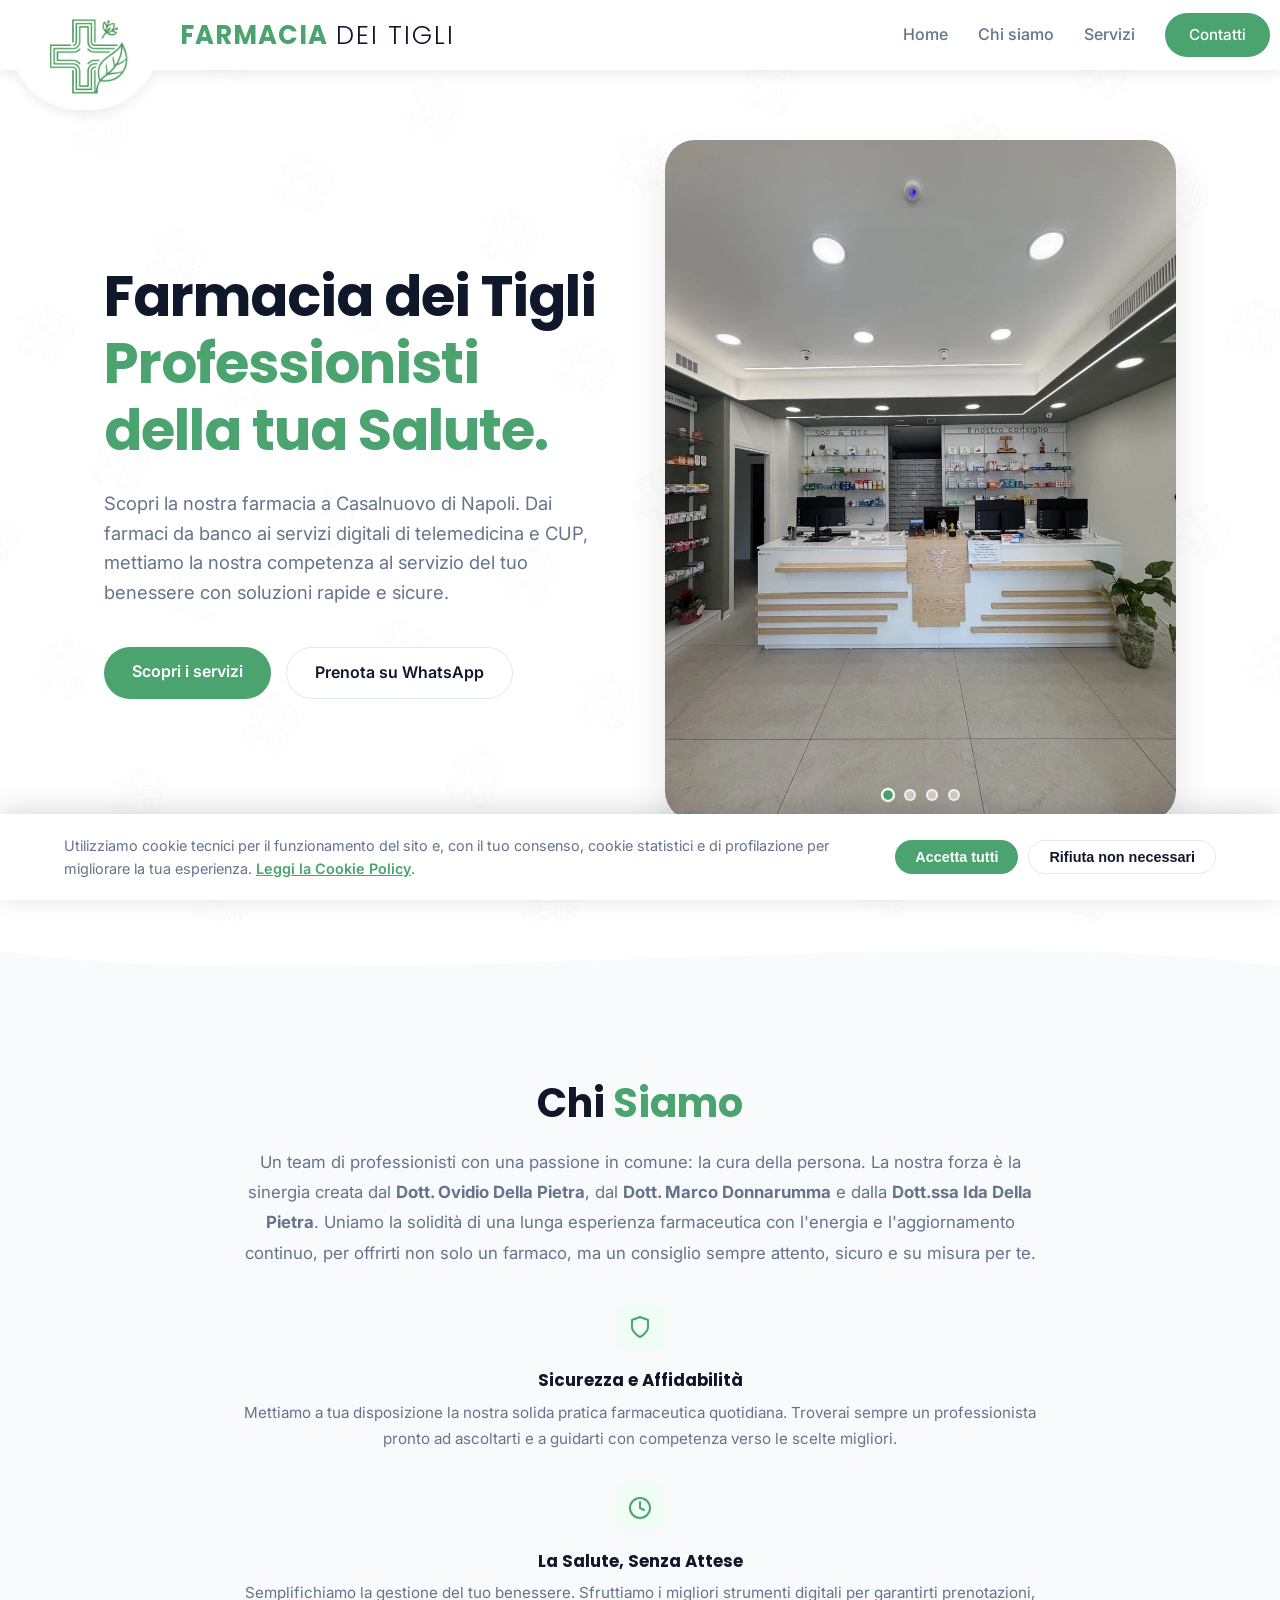
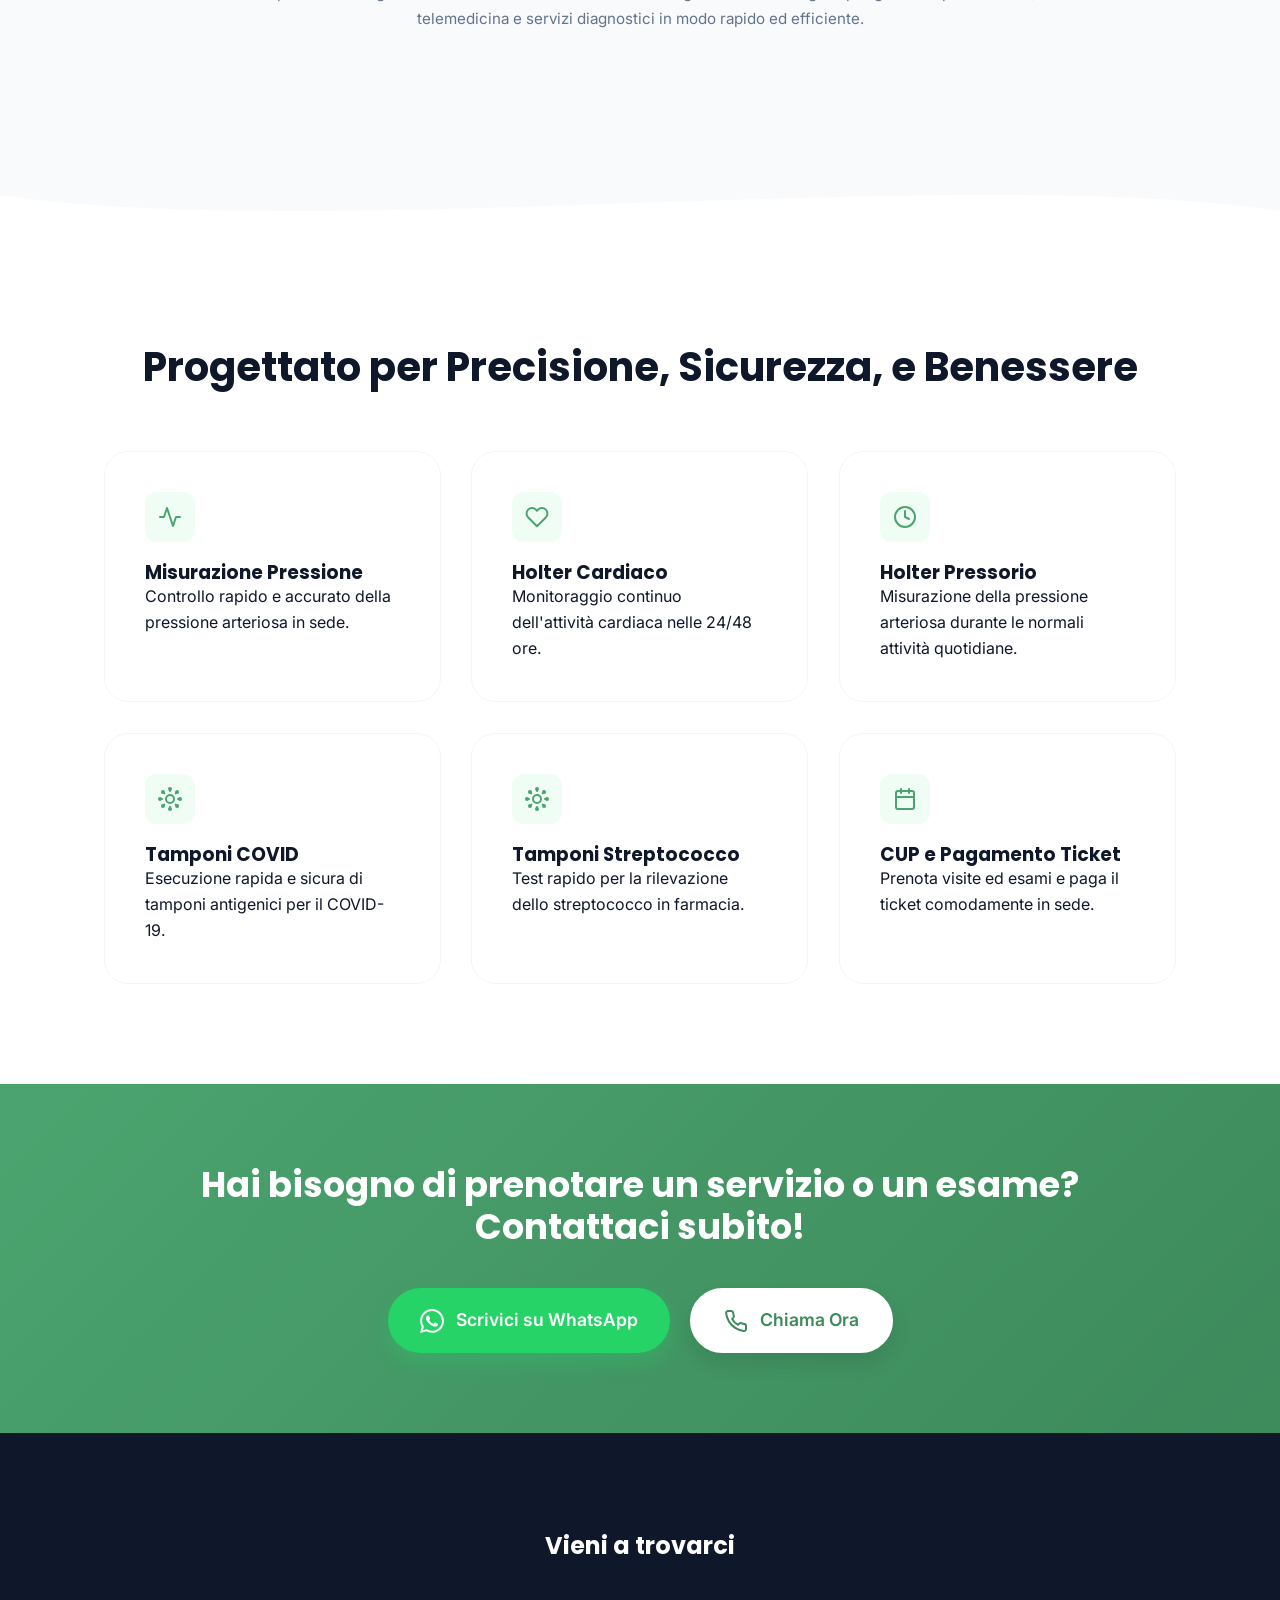
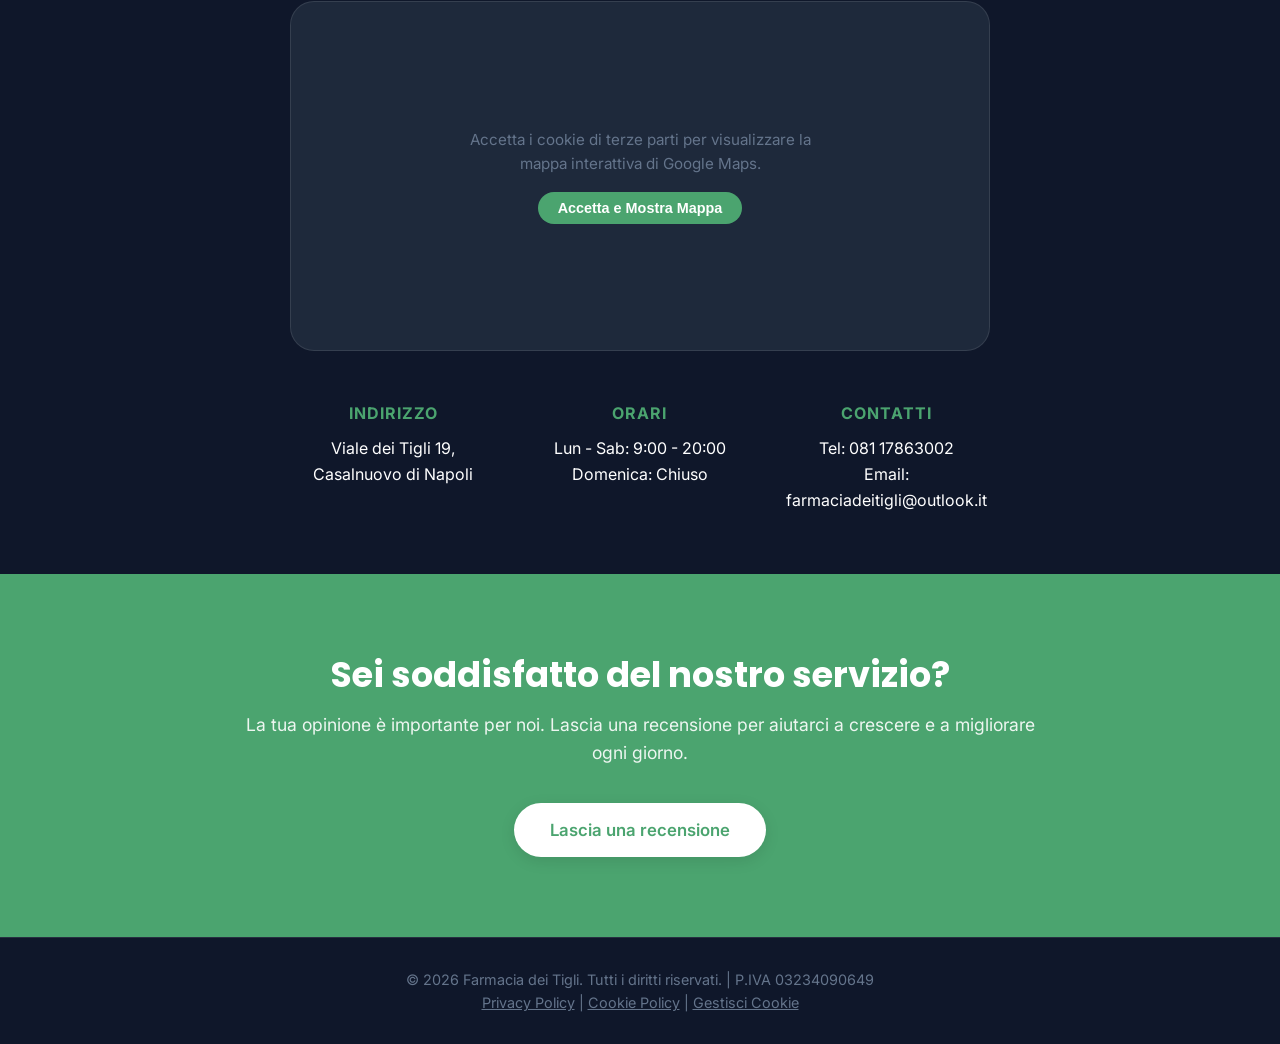
==== commit ec4cc788: "Versione finale" ====
--- a/index.html
+++ b/index.html
@@ -193,23 +193,29 @@
             <h2 class="slide-in-left">Progettato per Precisione, Sicurezza, e Benessere</h2>
             <div class="services-grid">
                 <!-- Servizio 1 -->
-                <div class="service-card fade-in-section" style="transition-delay: 0s;">
-                    <div class="icon-placeholder">
-                        <svg xmlns="http://www.w3.org/2000/svg" viewBox="0 0 24 24" fill="none" stroke="currentColor"
-                            stroke-width="2" stroke-linecap="round" stroke-linejoin="round"
-                            style="width: 24px; height: 24px; color: var(--primary-color);">
+                <div class="service-card fade-in-section">
+                    <div class="icon-placeholder">
+                        <svg xmlns="http://www.w3.org/2000/svg" viewBox="0 0 24 24" fill="none" stroke="currentColor" stroke-width="2" stroke-linecap="round" stroke-linejoin="round" style="width: 24px; height: 24px; color: var(--primary-color);">
                             <path d="M22 12h-4l-3 9L9 3l-3 9H2"></path>
+                        </svg>
+                    </div>
+                    <h3>Misurazione Pressione</h3>
+                    <p>Controllo rapido e accurato della pressione arteriosa in sede.</p>
+                </div>
+                <!-- Servizio 2 -->
+                <div class="service-card fade-in-section">
+                    <div class="icon-placeholder">
+                        <svg xmlns="http://www.w3.org/2000/svg" viewBox="0 0 24 24" fill="none" stroke="currentColor" stroke-width="2" stroke-linecap="round" stroke-linejoin="round" style="width: 24px; height: 24px; color: var(--primary-color);">
+                            <path d="M20.84 4.61a5.5 5.5 0 0 0-7.78 0L12 5.67l-1.06-1.06a5.5 5.5 0 0 0-7.78 7.78l1.06 1.06L12 21.23l7.78-7.78 1.06-1.06a5.5 5.5 0 0 0 0-7.78z"></path>
                         </svg>
                     </div>
                     <h3>Holter Cardiaco</h3>
                     <p>Monitoraggio continuo dell'attività cardiaca nelle 24/48 ore.</p>
                 </div>
-                <!-- Servizio 2 -->
-                <div class="service-card fade-in-section" style="transition-delay: 0.15s;">
-                    <div class="icon-placeholder">
-                        <svg xmlns="http://www.w3.org/2000/svg" viewBox="0 0 24 24" fill="none" stroke="currentColor"
-                            stroke-width="2" stroke-linecap="round" stroke-linejoin="round"
-                            style="width: 24px; height: 24px; color: var(--primary-color);">
+                <!-- Servizio 3 -->
+                <div class="service-card fade-in-section">
+                    <div class="icon-placeholder">
+                        <svg xmlns="http://www.w3.org/2000/svg" viewBox="0 0 24 24" fill="none" stroke="currentColor" stroke-width="2" stroke-linecap="round" stroke-linejoin="round" style="width: 24px; height: 24px; color: var(--primary-color);">
                             <circle cx="12" cy="12" r="10"></circle>
                             <polyline points="12 6 12 12 16 14"></polyline>
                         </svg>
@@ -217,32 +223,38 @@
                     <h3>Holter Pressorio</h3>
                     <p>Misurazione della pressione arteriosa durante le normali attività quotidiane.</p>
                 </div>
-                <!-- Servizio 3 -->
-                <div class="service-card fade-in-section" style="transition-delay: 0.3s;">
-                    <div class="icon-placeholder">
-                        <svg xmlns="http://www.w3.org/2000/svg" viewBox="0 0 24 24" fill="none" stroke="currentColor"
-                            stroke-width="2" stroke-linecap="round" stroke-linejoin="round"
-                            style="width: 24px; height: 24px; color: var(--primary-color);">
-                            <path d="M2 12h4l2-3 4 6 2-3h4"></path>
-                        </svg>
-                    </div>
-                    <h3>ECG</h3>
-                    <p>Elettrocardiogramma refertato da specialisti in tempi rapidi.</p>
-                </div>
                 <!-- Servizio 4 -->
-                <div class="service-card fade-in-section" style="transition-delay: 0.45s;">
-                    <div class="icon-placeholder">
-                        <svg xmlns="http://www.w3.org/2000/svg" viewBox="0 0 24 24" fill="none" stroke="currentColor"
-                            stroke-width="2" stroke-linecap="round" stroke-linejoin="round"
-                            style="width: 24px; height: 24px; color: var(--primary-color);">
+                <div class="service-card fade-in-section">
+                    <div class="icon-placeholder">
+                        <svg xmlns="http://www.w3.org/2000/svg" viewBox="0 0 24 24" fill="none" stroke="currentColor" stroke-width="2" stroke-linecap="round" stroke-linejoin="round" style="width: 24px; height: 24px; color: var(--primary-color);">
+                            <path d="M12 8a4 4 0 1 0 0 8 4 4 0 0 0 0-8z"/><path d="M12 2v2"/><path d="M12 20v2"/><path d="M4.93 4.93l1.41 1.41"/><path d="M17.66 17.66l1.41 1.41"/><path d="M2 12h2"/><path d="M20 12h2"/><path d="M4.93 19.07l1.41-1.41"/><path d="M17.66 6.34l1.41-1.41"/><circle cx="12" cy="2" r="1" fill="currentColor"/><circle cx="12" cy="22" r="1" fill="currentColor"/><circle cx="22" cy="12" r="1" fill="currentColor"/><circle cx="2" cy="12" r="1" fill="currentColor"/><circle cx="19.07" cy="4.93" r="1" fill="currentColor"/><circle cx="4.93" cy="19.07" r="1" fill="currentColor"/><circle cx="4.93" cy="4.93" r="1" fill="currentColor"/><circle cx="19.07" cy="19.07" r="1" fill="currentColor"/>
+                        </svg>
+                    </div>
+                    <h3>Tamponi COVID</h3>
+                    <p>Esecuzione rapida e sicura di tamponi antigenici per il COVID-19.</p>
+                </div>
+                <!-- Servizio 5 -->
+                <div class="service-card fade-in-section">
+                    <div class="icon-placeholder">
+                        <svg xmlns="http://www.w3.org/2000/svg" viewBox="0 0 24 24" fill="none" stroke="currentColor" stroke-width="2" stroke-linecap="round" stroke-linejoin="round" style="width: 24px; height: 24px; color: var(--primary-color);">
+                            <path d="M12 8a4 4 0 1 0 0 8 4 4 0 0 0 0-8z"/><path d="M12 2v2"/><path d="M12 20v2"/><path d="M4.93 4.93l1.41 1.41"/><path d="M17.66 17.66l1.41 1.41"/><path d="M2 12h2"/><path d="M20 12h2"/><path d="M4.93 19.07l1.41-1.41"/><path d="M17.66 6.34l1.41-1.41"/><circle cx="12" cy="2" r="1" fill="currentColor"/><circle cx="12" cy="22" r="1" fill="currentColor"/><circle cx="22" cy="12" r="1" fill="currentColor"/><circle cx="2" cy="12" r="1" fill="currentColor"/><circle cx="19.07" cy="4.93" r="1" fill="currentColor"/><circle cx="4.93" cy="19.07" r="1" fill="currentColor"/><circle cx="4.93" cy="4.93" r="1" fill="currentColor"/><circle cx="19.07" cy="19.07" r="1" fill="currentColor"/>
+                        </svg>
+                    </div>
+                    <h3>Tamponi Streptococco</h3>
+                    <p>Test rapido per la rilevazione dello streptococco in farmacia.</p>
+                </div>
+                <!-- Servizio 6 -->
+                <div class="service-card fade-in-section">
+                    <div class="icon-placeholder">
+                        <svg xmlns="http://www.w3.org/2000/svg" viewBox="0 0 24 24" fill="none" stroke="currentColor" stroke-width="2" stroke-linecap="round" stroke-linejoin="round" style="width: 24px; height: 24px; color: var(--primary-color);">
                             <rect x="3" y="4" width="18" height="18" rx="2" ry="2"></rect>
                             <line x1="16" y1="2" x2="16" y2="6"></line>
                             <line x1="8" y1="2" x2="8" y2="6"></line>
                             <line x1="3" y1="10" x2="21" y2="10"></line>
                         </svg>
                     </div>
-                    <h3>CUP Online</h3>
-                    <p>Prenota esami e visite in pochi clic, senza attese inutili.</p>
+                    <h3>CUP e Pagamento Ticket</h3>
+                    <p>Prenota visite ed esami e paga il ticket comodamente in sede.</p>
                 </div>
             </div>
         </section>
--- a/style.css
+++ b/style.css
@@ -629,8 +629,8 @@
 
 .services-grid {
     display: grid;
-    grid-template-columns: repeat(4, 1fr);
-    /* 4 colonne su desktop */
+    grid-template-columns: repeat(3, 1fr);
+    /* 3 colonne su desktop per 6 servizi */
     gap: 30px;
 }
 
@@ -647,6 +647,7 @@
     transform: translateY(-10px);
     box-shadow: 0 20px 40px rgba(0, 0, 0, 0.05);
     border-color: var(--primary-color);
+    transition-delay: 0s !important;
 }
 
 .icon-placeholder {
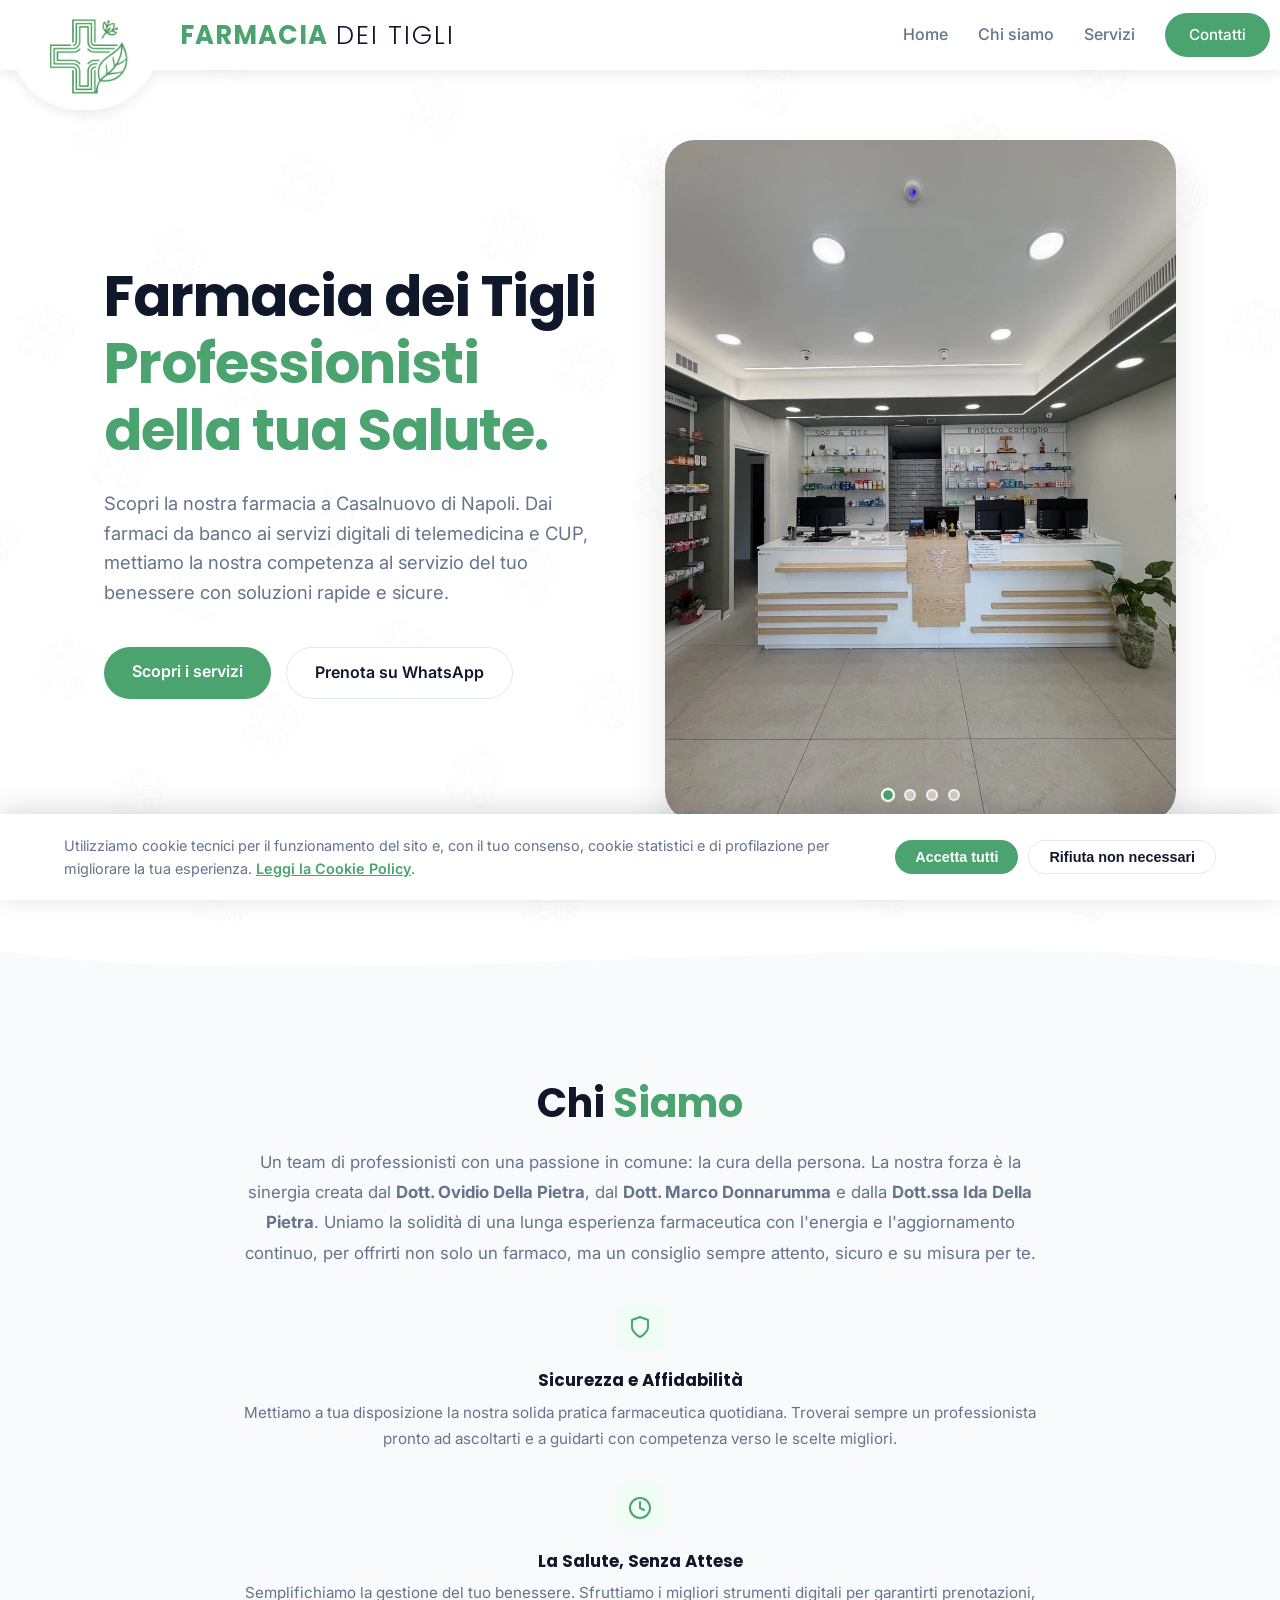
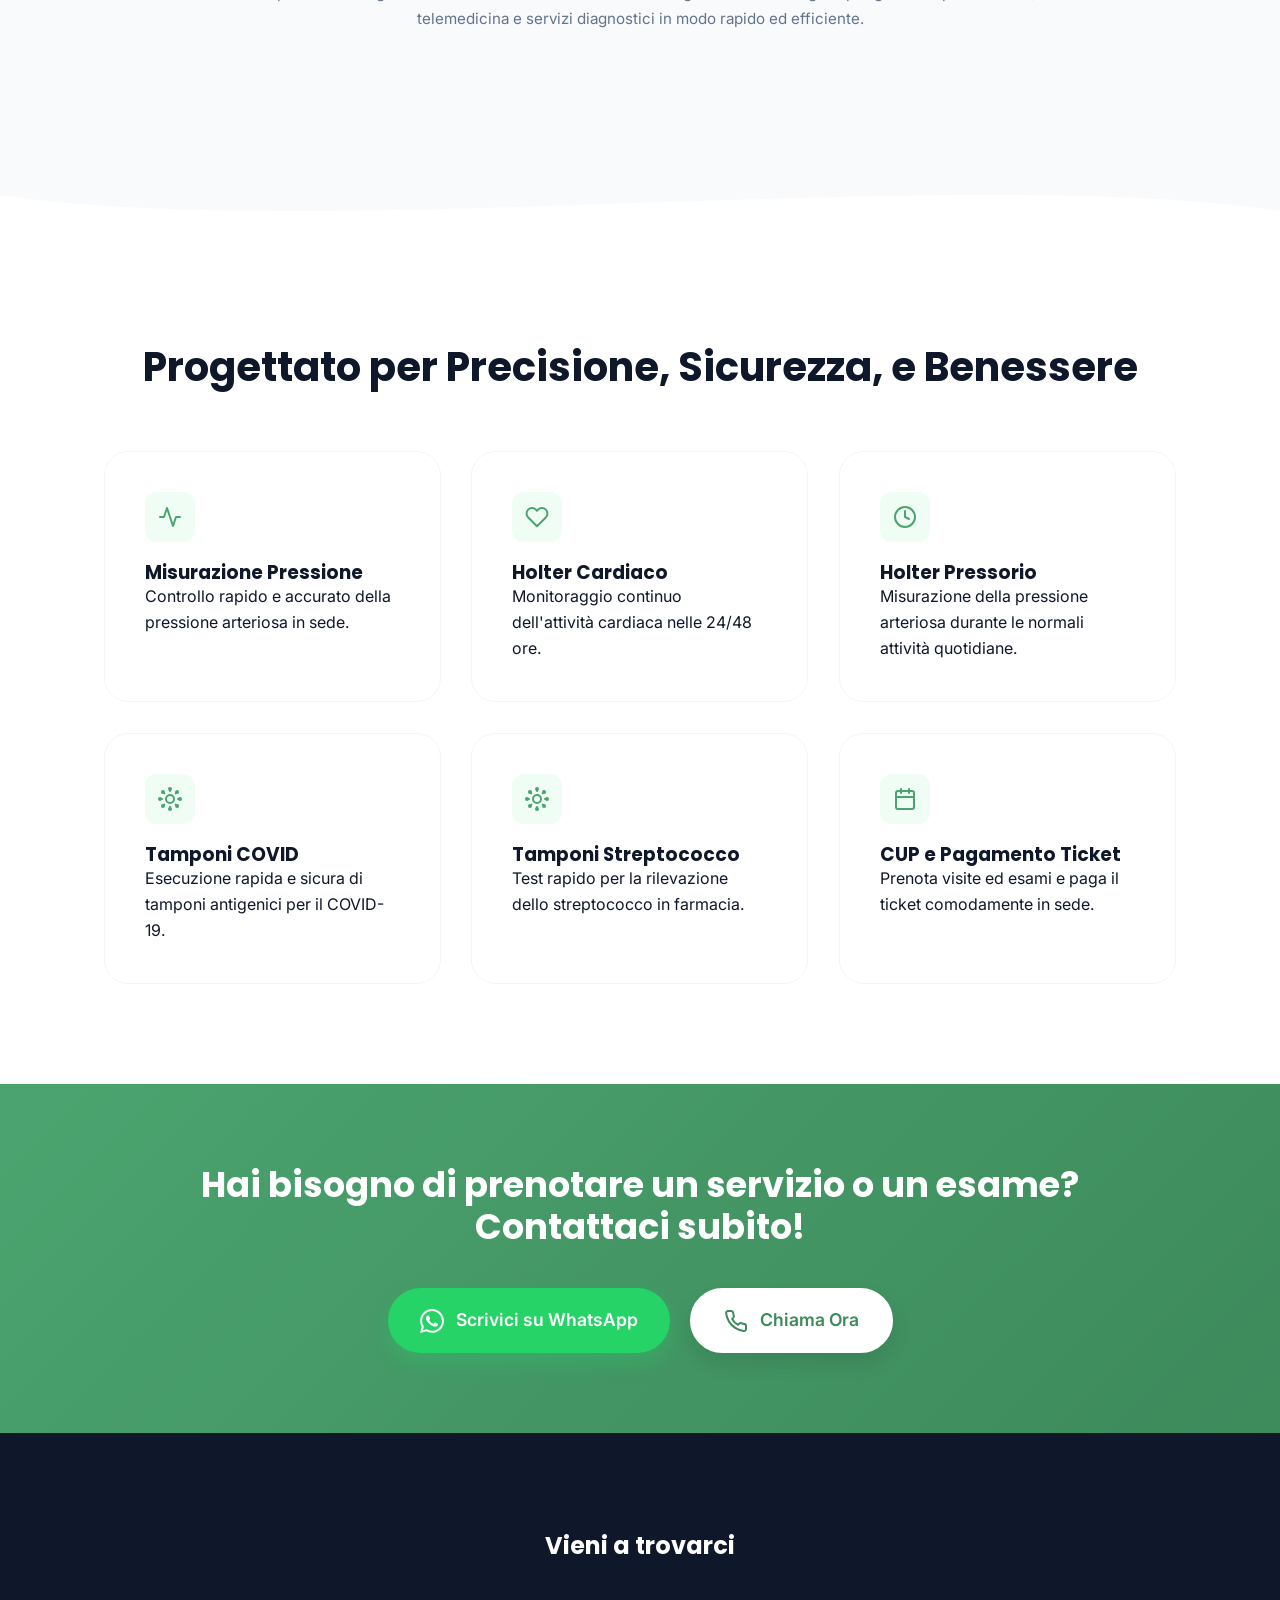
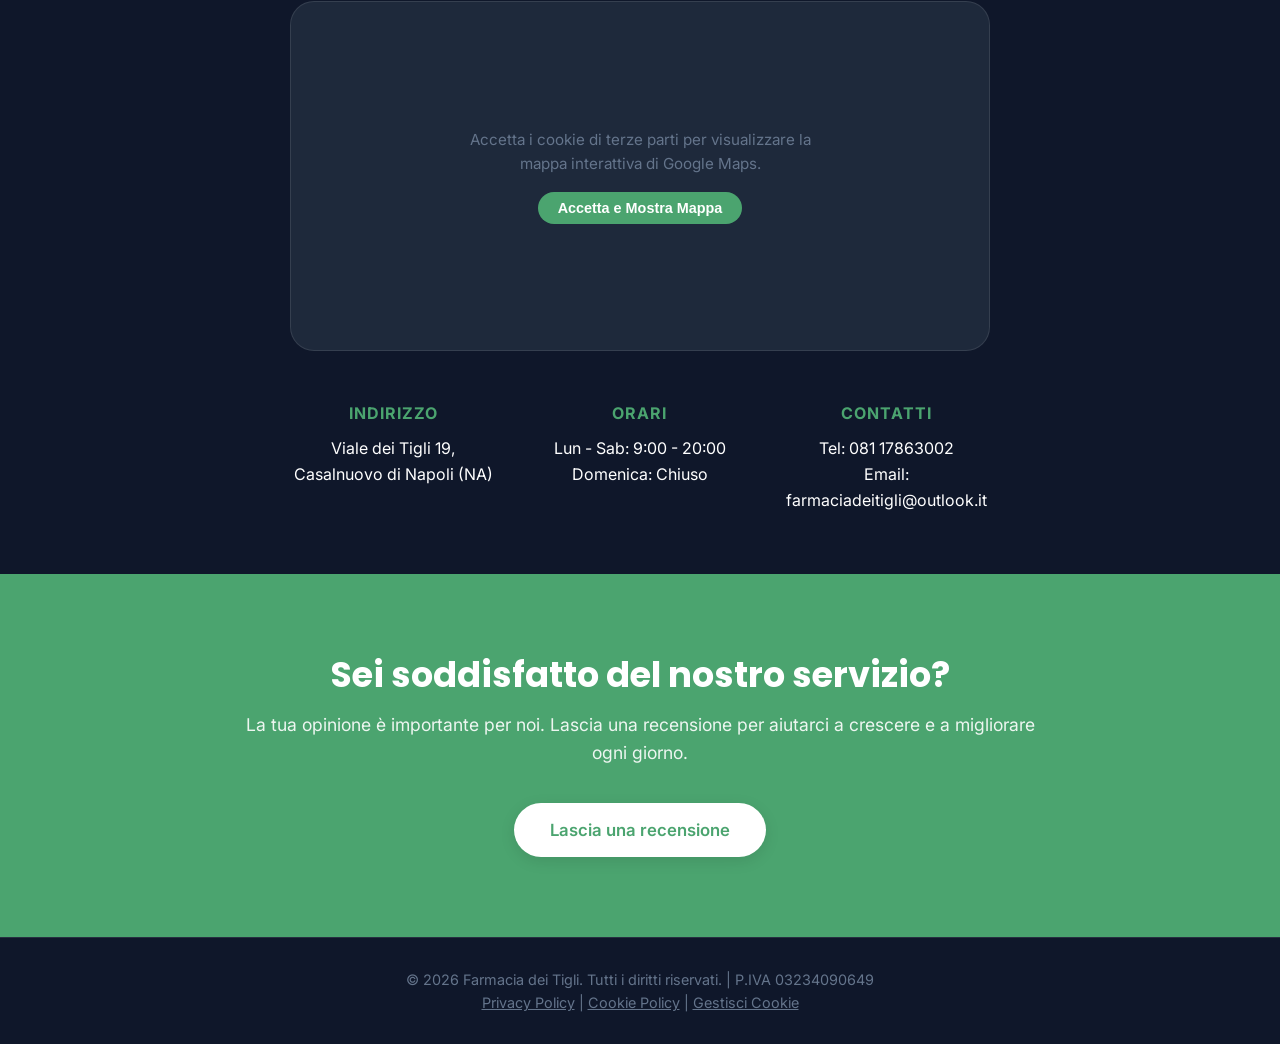
==== commit 5d993fd5: "Versione finale" ====
--- a/index.html
+++ b/index.html
@@ -6,37 +6,52 @@
     <meta name="viewport" content="width=device-width, initial-scale=1.0">
     <title>Farmacia dei Tigli | Casalnuovo di Napoli</title>
 
+    <!-- Meta Tags Base -->
+    <meta name="description"
+        content="Cerchi una farmacia a Casalnuovo? La Farmacia dei Tigli unisce tradizione e innovazione: farmaci, consigli esperti, telemedicina e CUP. Prenota online!">
+
+    <!-- Favicon -->
+    <link rel="icon" type="image/png" href="LOGO.png">
+    <link rel="apple-touch-icon" href="LOGO.png">
+
+    <!-- Open Graph / Social Media Meta Tags -->
+    <meta property="og:type" content="website">
+    <meta property="og:url" content="https://farmaciadeitigli.it/">
+    <meta property="og:title" content="Farmacia dei Tigli | Casalnuovo di Napoli">
+    <meta property="og:description"
+        content="Cerchi una farmacia a Casalnuovo? La Farmacia dei Tigli unisce tradizione e innovazione: farmaci, consigli esperti, telemedicina e CUP. Prenota online!">
+    <meta property="og:image" content="https://farmaciadeitigli.it/LOGO.jpeg">
+
+    <!-- Fonts e CSS -->
     <link rel="preconnect" href="https://fonts.googleapis.com">
     <link rel="preconnect" href="https://fonts.gstatic.com" crossorigin>
     <link
         href="https://fonts.googleapis.com/css2?family=Inter:wght@400;500;600&family=Poppins:wght@500;600;700&display=swap"
         rel="stylesheet">
-
-    <meta name="description"
-        content="Cerchi una farmacia a Casalnuovo? La Farmacia dei Tigli unisce tradizione e innovazione: farmaci, consigli esperti e servizi di telemedicina.">
     <link rel="stylesheet" href="style.css">
 
+    <!-- Dati Strutturati per Google (JSON-LD) -->
     <script type="application/ld+json">
     {
         "@context": "https://schema.org",
         "@type": "Pharmacy",
         "name": "Farmacia dei Tigli",
-        "image": "https://www.tuosito.it/LOGO-4x.png",
-        "@id": "https://www.farmaciadeitigli.it",
-        "url": "https://www.farmaciadeitigli.it",
-        "telephone": "081-XXX-XXXX",
+        "image": "https://farmaciadeitigli.it/LOGO.jpeg",
+        "@id": "https://farmaciadeitigli.it",
+        "url": "https://farmaciadeitigli.it",
+        "telephone": "081-17863002",
         "address": {
             "@type": "PostalAddress",
-            "streetAddress": "Via Variante VII",
-            "addressLocality": "Nola",
+            "streetAddress": "Viale dei Tigli 19",
+            "addressLocality": "Casalnuovo di Napoli",
             "addressRegion": "NA",
-            "postalCode": "80035",
+            "postalCode": "80013",
             "addressCountry": "IT"
         },
         "geo": {
             "@type": "GeoCoordinates",
-            "latitude": 40.926, 
-            "longitude": 14.523
+            "latitude": 40.911928, 
+            "longitude": 14.358211
         },
         "openingHoursSpecification": [
             {
@@ -49,13 +64,9 @@
                 "Friday",
                 "Saturday"
             ],
-            "opens": "08:30",
-            "closes": "20:30"
+            "opens": "09:00",
+            "closes": "20:00"
             }
-        ],
-        "sameAs": [
-            "https://www.facebook.com/tuapagina",
-            "https://www.instagram.com/tuapagina"
         ]
     }
     </script>
@@ -100,7 +111,8 @@
                         e sicure.</p>
                     <div class="hero-btns">
                         <a href="#servizi" class="btn-primary">Scopri i servizi</a>
-                        <a href="https://wa.me/3908117863002" class="btn-secondary" target="_blank" rel="noopener noreferrer">Prenota su WhatsApp</a>
+                        <a href="https://wa.me/3908117863002" class="btn-secondary" target="_blank"
+                            rel="noopener noreferrer">Prenota su WhatsApp</a>
                     </div>
                 </div>
 
@@ -137,8 +149,10 @@
                     <h2>Chi <span class="highlight">Siamo</span></h2>
                     <p class="hub-description">
                         Un team di professionisti con una passione in comune: la cura della persona. La nostra forza è
-                        la sinergia creata dal <strong>Dott. Ovidio Della Pietra</strong>, dal <strong>Dott. Marco Donnarumma</strong> e dalla <strong>Dott.ssa
-                        Ida Della Pietra</strong>. Uniamo la solidità di una lunga esperienza farmaceutica con l'energia e
+                        la sinergia creata dal <strong>Dott. Ovidio Della Pietra</strong>, dal <strong>Dott. Marco
+                            Donnarumma</strong> e dalla <strong>Dott.ssa
+                            Ida Della Pietra</strong>. Uniamo la solidità di una lunga esperienza farmaceutica con
+                        l'energia e
                         l'aggiornamento continuo, per offrirti non solo un farmaco, ma un consiglio sempre attento,
                         sicuro e su misura per te.
                     </p>
@@ -195,7 +209,9 @@
                 <!-- Servizio 1 -->
                 <div class="service-card fade-in-section">
                     <div class="icon-placeholder">
-                        <svg xmlns="http://www.w3.org/2000/svg" viewBox="0 0 24 24" fill="none" stroke="currentColor" stroke-width="2" stroke-linecap="round" stroke-linejoin="round" style="width: 24px; height: 24px; color: var(--primary-color);">
+                        <svg xmlns="http://www.w3.org/2000/svg" viewBox="0 0 24 24" fill="none" stroke="currentColor"
+                            stroke-width="2" stroke-linecap="round" stroke-linejoin="round"
+                            style="width: 24px; height: 24px; color: var(--primary-color);">
                             <path d="M22 12h-4l-3 9L9 3l-3 9H2"></path>
                         </svg>
                     </div>
@@ -205,8 +221,12 @@
                 <!-- Servizio 2 -->
                 <div class="service-card fade-in-section">
                     <div class="icon-placeholder">
-                        <svg xmlns="http://www.w3.org/2000/svg" viewBox="0 0 24 24" fill="none" stroke="currentColor" stroke-width="2" stroke-linecap="round" stroke-linejoin="round" style="width: 24px; height: 24px; color: var(--primary-color);">
-                            <path d="M20.84 4.61a5.5 5.5 0 0 0-7.78 0L12 5.67l-1.06-1.06a5.5 5.5 0 0 0-7.78 7.78l1.06 1.06L12 21.23l7.78-7.78 1.06-1.06a5.5 5.5 0 0 0 0-7.78z"></path>
+                        <svg xmlns="http://www.w3.org/2000/svg" viewBox="0 0 24 24" fill="none" stroke="currentColor"
+                            stroke-width="2" stroke-linecap="round" stroke-linejoin="round"
+                            style="width: 24px; height: 24px; color: var(--primary-color);">
+                            <path
+                                d="M20.84 4.61a5.5 5.5 0 0 0-7.78 0L12 5.67l-1.06-1.06a5.5 5.5 0 0 0-7.78 7.78l1.06 1.06L12 21.23l7.78-7.78 1.06-1.06a5.5 5.5 0 0 0 0-7.78z">
+                            </path>
                         </svg>
                     </div>
                     <h3>Holter Cardiaco</h3>
@@ -215,7 +235,9 @@
                 <!-- Servizio 3 -->
                 <div class="service-card fade-in-section">
                     <div class="icon-placeholder">
-                        <svg xmlns="http://www.w3.org/2000/svg" viewBox="0 0 24 24" fill="none" stroke="currentColor" stroke-width="2" stroke-linecap="round" stroke-linejoin="round" style="width: 24px; height: 24px; color: var(--primary-color);">
+                        <svg xmlns="http://www.w3.org/2000/svg" viewBox="0 0 24 24" fill="none" stroke="currentColor"
+                            stroke-width="2" stroke-linecap="round" stroke-linejoin="round"
+                            style="width: 24px; height: 24px; color: var(--primary-color);">
                             <circle cx="12" cy="12" r="10"></circle>
                             <polyline points="12 6 12 12 16 14"></polyline>
                         </svg>
@@ -226,8 +248,26 @@
                 <!-- Servizio 4 -->
                 <div class="service-card fade-in-section">
                     <div class="icon-placeholder">
-                        <svg xmlns="http://www.w3.org/2000/svg" viewBox="0 0 24 24" fill="none" stroke="currentColor" stroke-width="2" stroke-linecap="round" stroke-linejoin="round" style="width: 24px; height: 24px; color: var(--primary-color);">
-                            <path d="M12 8a4 4 0 1 0 0 8 4 4 0 0 0 0-8z"/><path d="M12 2v2"/><path d="M12 20v2"/><path d="M4.93 4.93l1.41 1.41"/><path d="M17.66 17.66l1.41 1.41"/><path d="M2 12h2"/><path d="M20 12h2"/><path d="M4.93 19.07l1.41-1.41"/><path d="M17.66 6.34l1.41-1.41"/><circle cx="12" cy="2" r="1" fill="currentColor"/><circle cx="12" cy="22" r="1" fill="currentColor"/><circle cx="22" cy="12" r="1" fill="currentColor"/><circle cx="2" cy="12" r="1" fill="currentColor"/><circle cx="19.07" cy="4.93" r="1" fill="currentColor"/><circle cx="4.93" cy="19.07" r="1" fill="currentColor"/><circle cx="4.93" cy="4.93" r="1" fill="currentColor"/><circle cx="19.07" cy="19.07" r="1" fill="currentColor"/>
+                        <svg xmlns="http://www.w3.org/2000/svg" viewBox="0 0 24 24" fill="none" stroke="currentColor"
+                            stroke-width="2" stroke-linecap="round" stroke-linejoin="round"
+                            style="width: 24px; height: 24px; color: var(--primary-color);">
+                            <path d="M12 8a4 4 0 1 0 0 8 4 4 0 0 0 0-8z" />
+                            <path d="M12 2v2" />
+                            <path d="M12 20v2" />
+                            <path d="M4.93 4.93l1.41 1.41" />
+                            <path d="M17.66 17.66l1.41 1.41" />
+                            <path d="M2 12h2" />
+                            <path d="M20 12h2" />
+                            <path d="M4.93 19.07l1.41-1.41" />
+                            <path d="M17.66 6.34l1.41-1.41" />
+                            <circle cx="12" cy="2" r="1" fill="currentColor" />
+                            <circle cx="12" cy="22" r="1" fill="currentColor" />
+                            <circle cx="22" cy="12" r="1" fill="currentColor" />
+                            <circle cx="2" cy="12" r="1" fill="currentColor" />
+                            <circle cx="19.07" cy="4.93" r="1" fill="currentColor" />
+                            <circle cx="4.93" cy="19.07" r="1" fill="currentColor" />
+                            <circle cx="4.93" cy="4.93" r="1" fill="currentColor" />
+                            <circle cx="19.07" cy="19.07" r="1" fill="currentColor" />
                         </svg>
                     </div>
                     <h3>Tamponi COVID</h3>
@@ -236,8 +276,26 @@
                 <!-- Servizio 5 -->
                 <div class="service-card fade-in-section">
                     <div class="icon-placeholder">
-                        <svg xmlns="http://www.w3.org/2000/svg" viewBox="0 0 24 24" fill="none" stroke="currentColor" stroke-width="2" stroke-linecap="round" stroke-linejoin="round" style="width: 24px; height: 24px; color: var(--primary-color);">
-                            <path d="M12 8a4 4 0 1 0 0 8 4 4 0 0 0 0-8z"/><path d="M12 2v2"/><path d="M12 20v2"/><path d="M4.93 4.93l1.41 1.41"/><path d="M17.66 17.66l1.41 1.41"/><path d="M2 12h2"/><path d="M20 12h2"/><path d="M4.93 19.07l1.41-1.41"/><path d="M17.66 6.34l1.41-1.41"/><circle cx="12" cy="2" r="1" fill="currentColor"/><circle cx="12" cy="22" r="1" fill="currentColor"/><circle cx="22" cy="12" r="1" fill="currentColor"/><circle cx="2" cy="12" r="1" fill="currentColor"/><circle cx="19.07" cy="4.93" r="1" fill="currentColor"/><circle cx="4.93" cy="19.07" r="1" fill="currentColor"/><circle cx="4.93" cy="4.93" r="1" fill="currentColor"/><circle cx="19.07" cy="19.07" r="1" fill="currentColor"/>
+                        <svg xmlns="http://www.w3.org/2000/svg" viewBox="0 0 24 24" fill="none" stroke="currentColor"
+                            stroke-width="2" stroke-linecap="round" stroke-linejoin="round"
+                            style="width: 24px; height: 24px; color: var(--primary-color);">
+                            <path d="M12 8a4 4 0 1 0 0 8 4 4 0 0 0 0-8z" />
+                            <path d="M12 2v2" />
+                            <path d="M12 20v2" />
+                            <path d="M4.93 4.93l1.41 1.41" />
+                            <path d="M17.66 17.66l1.41 1.41" />
+                            <path d="M2 12h2" />
+                            <path d="M20 12h2" />
+                            <path d="M4.93 19.07l1.41-1.41" />
+                            <path d="M17.66 6.34l1.41-1.41" />
+                            <circle cx="12" cy="2" r="1" fill="currentColor" />
+                            <circle cx="12" cy="22" r="1" fill="currentColor" />
+                            <circle cx="22" cy="12" r="1" fill="currentColor" />
+                            <circle cx="2" cy="12" r="1" fill="currentColor" />
+                            <circle cx="19.07" cy="4.93" r="1" fill="currentColor" />
+                            <circle cx="4.93" cy="19.07" r="1" fill="currentColor" />
+                            <circle cx="4.93" cy="4.93" r="1" fill="currentColor" />
+                            <circle cx="19.07" cy="19.07" r="1" fill="currentColor" />
                         </svg>
                     </div>
                     <h3>Tamponi Streptococco</h3>
@@ -246,7 +304,9 @@
                 <!-- Servizio 6 -->
                 <div class="service-card fade-in-section">
                     <div class="icon-placeholder">
-                        <svg xmlns="http://www.w3.org/2000/svg" viewBox="0 0 24 24" fill="none" stroke="currentColor" stroke-width="2" stroke-linecap="round" stroke-linejoin="round" style="width: 24px; height: 24px; color: var(--primary-color);">
+                        <svg xmlns="http://www.w3.org/2000/svg" viewBox="0 0 24 24" fill="none" stroke="currentColor"
+                            stroke-width="2" stroke-linecap="round" stroke-linejoin="round"
+                            style="width: 24px; height: 24px; color: var(--primary-color);">
                             <rect x="3" y="4" width="18" height="18" rx="2" ry="2"></rect>
                             <line x1="16" y1="2" x2="16" y2="6"></line>
                             <line x1="8" y1="2" x2="8" y2="6"></line>
@@ -263,15 +323,21 @@
             <div class="booking-cta-container">
                 <h2>Hai bisogno di prenotare un servizio o un esame? Contattaci subito!</h2>
                 <div class="booking-btns">
-                    <a href="https://wa.me/3908117863002" class="btn-primary btn-whatsapp-large" target="_blank" rel="noopener noreferrer">
-                        <svg xmlns="http://www.w3.org/2000/svg" viewBox="0 0 24 24" width="24" height="24" fill="currentColor">
-                            <path d="M17.472 14.382c-.297-.149-1.758-.867-2.03-.967-.273-.099-.471-.148-.67.15-.197.297-.767.966-.94 1.164-.173.199-.347.223-.644.075-.297-.15-1.255-.463-2.39-1.475-.883-.788-1.48-1.761-1.653-2.059-.173-.297-.018-.458.13-.606.134-.133.298-.347.446-.52.149-.174.198-.298.298-.497.099-.198.05-.371-.025-.52-.075-.149-.669-1.612-.916-2.207-.242-.579-.487-.5-.669-.51a12.8 12.8 0 0 0-.57-.01c-.198 0-.52.074-.792.372-.272.297-1.04 1.016-1.04 2.479 0 1.462 1.065 2.875 1.213 3.074.149.198 2.096 3.2 5.077 4.487.709.306 1.262.489 1.694.625.712.227 1.36.195 1.871.118.571-.085 1.758-.719 2.006-1.413.248-.694.248-1.289.173-1.413-.074-.124-.272-.198-.57-.347m-5.421 7.403h-.004a9.87 9.87 0 0 1-5.031-1.378l-.361-.214-3.741.982.998-3.648-.235-.374a9.86 9.86 0 0 1-1.51-5.26c.001-5.45 4.436-9.884 9.888-9.884 2.64 0 5.122 1.03 6.988 2.898a9.825 9.825 0 0 1 2.893 6.994c-.003 5.45-4.437 9.884-9.885 9.884m8.413-18.297A11.815 11.815 0 0 0 12.05 0C5.495 0 .16 5.335.157 11.892c0 2.096.547 4.142 1.588 5.945L.057 24l6.305-1.654a11.882 11.882 0 0 0 5.683 1.448h.005c6.554 0 11.89-5.335 11.893-11.893a11.821 11.821 0 0 0-3.48-8.413Z" />
+                    <a href="https://wa.me/3908117863002" class="btn-primary btn-whatsapp-large" target="_blank"
+                        rel="noopener noreferrer">
+                        <svg xmlns="http://www.w3.org/2000/svg" viewBox="0 0 24 24" width="24" height="24"
+                            fill="currentColor">
+                            <path
+                                d="M17.472 14.382c-.297-.149-1.758-.867-2.03-.967-.273-.099-.471-.148-.67.15-.197.297-.767.966-.94 1.164-.173.199-.347.223-.644.075-.297-.15-1.255-.463-2.39-1.475-.883-.788-1.48-1.761-1.653-2.059-.173-.297-.018-.458.13-.606.134-.133.298-.347.446-.52.149-.174.198-.298.298-.497.099-.198.05-.371-.025-.52-.075-.149-.669-1.612-.916-2.207-.242-.579-.487-.5-.669-.51a12.8 12.8 0 0 0-.57-.01c-.198 0-.52.074-.792.372-.272.297-1.04 1.016-1.04 2.479 0 1.462 1.065 2.875 1.213 3.074.149.198 2.096 3.2 5.077 4.487.709.306 1.262.489 1.694.625.712.227 1.36.195 1.871.118.571-.085 1.758-.719 2.006-1.413.248-.694.248-1.289.173-1.413-.074-.124-.272-.198-.57-.347m-5.421 7.403h-.004a9.87 9.87 0 0 1-5.031-1.378l-.361-.214-3.741.982.998-3.648-.235-.374a9.86 9.86 0 0 1-1.51-5.26c.001-5.45 4.436-9.884 9.888-9.884 2.64 0 5.122 1.03 6.988 2.898a9.825 9.825 0 0 1 2.893 6.994c-.003 5.45-4.437 9.884-9.885 9.884m8.413-18.297A11.815 11.815 0 0 0 12.05 0C5.495 0 .16 5.335.157 11.892c0 2.096.547 4.142 1.588 5.945L.057 24l6.305-1.654a11.882 11.882 0 0 0 5.683 1.448h.005c6.554 0 11.89-5.335 11.893-11.893a11.821 11.821 0 0 0-3.48-8.413Z" />
                         </svg>
                         Scrivici su WhatsApp
                     </a>
                     <a href="tel:08117863002" class="btn-secondary btn-phone-large">
-                        <svg xmlns="http://www.w3.org/2000/svg" viewBox="0 0 24 24" width="24" height="24" fill="none" stroke="currentColor" stroke-width="2" stroke-linecap="round" stroke-linejoin="round">
-                            <path d="M22 16.92v3a2 2 0 0 1-2.18 2 19.79 19.79 0 0 1-8.63-3.07 19.5 19.5 0 0 1-6-6 19.79 19.79 0 0 1-3.07-8.67A2 2 0 0 1 4.11 2h3a2 2 0 0 1 2 1.72 12.84 12.84 0 0 0 .7 2.81 2 2 0 0 1-.45 2.11L8.09 9.91a16 16 0 0 0 6 6l1.27-1.27a2 2 0 0 1 2.11-.45 12.84 12.84 0 0 0 2.81.7A2 2 0 0 1 22 16.92z"></path>
+                        <svg xmlns="http://www.w3.org/2000/svg" viewBox="0 0 24 24" width="24" height="24" fill="none"
+                            stroke="currentColor" stroke-width="2" stroke-linecap="round" stroke-linejoin="round">
+                            <path
+                                d="M22 16.92v3a2 2 0 0 1-2.18 2 19.79 19.79 0 0 1-8.63-3.07 19.5 19.5 0 0 1-6-6 19.79 19.79 0 0 1-3.07-8.67A2 2 0 0 1 4.11 2h3a2 2 0 0 1 2 1.72 12.84 12.84 0 0 0 .7 2.81 2 2 0 0 1-.45 2.11L8.09 9.91a16 16 0 0 0 6 6l1.27-1.27a2 2 0 0 1 2.11-.45 12.84 12.84 0 0 0 2.81.7A2 2 0 0 1 22 16.92z">
+                            </path>
                         </svg>
                         Chiama Ora
                     </a>
@@ -295,7 +361,7 @@
                 <div class="info-grid">
                     <div class="info-item">
                         <h4>Indirizzo</h4>
-                        <p>Viale dei Tigli 19, Casalnuovo di Napoli</p>
+                        <p>Viale dei Tigli 19, Casalnuovo di Napoli (NA)</p>
                     </div>
                     <div class="info-item">
                         <h4>Orari</h4>
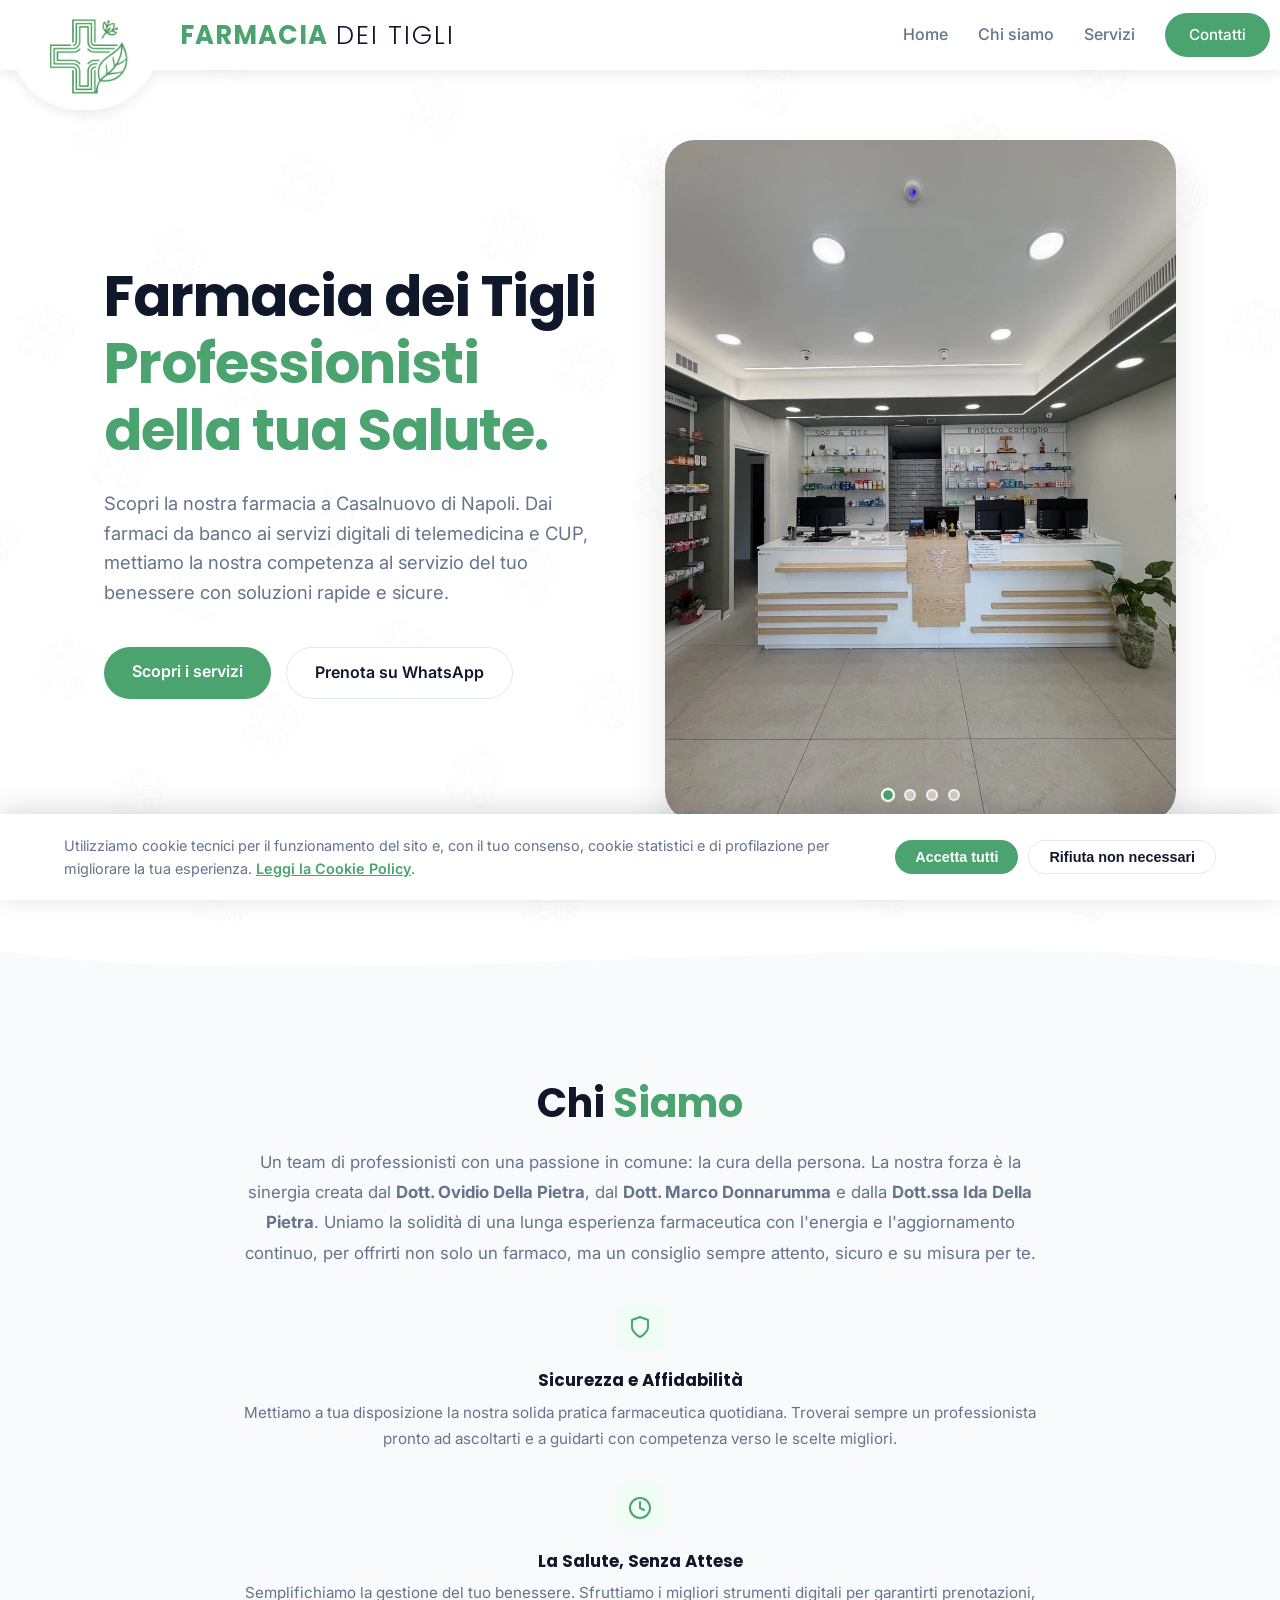
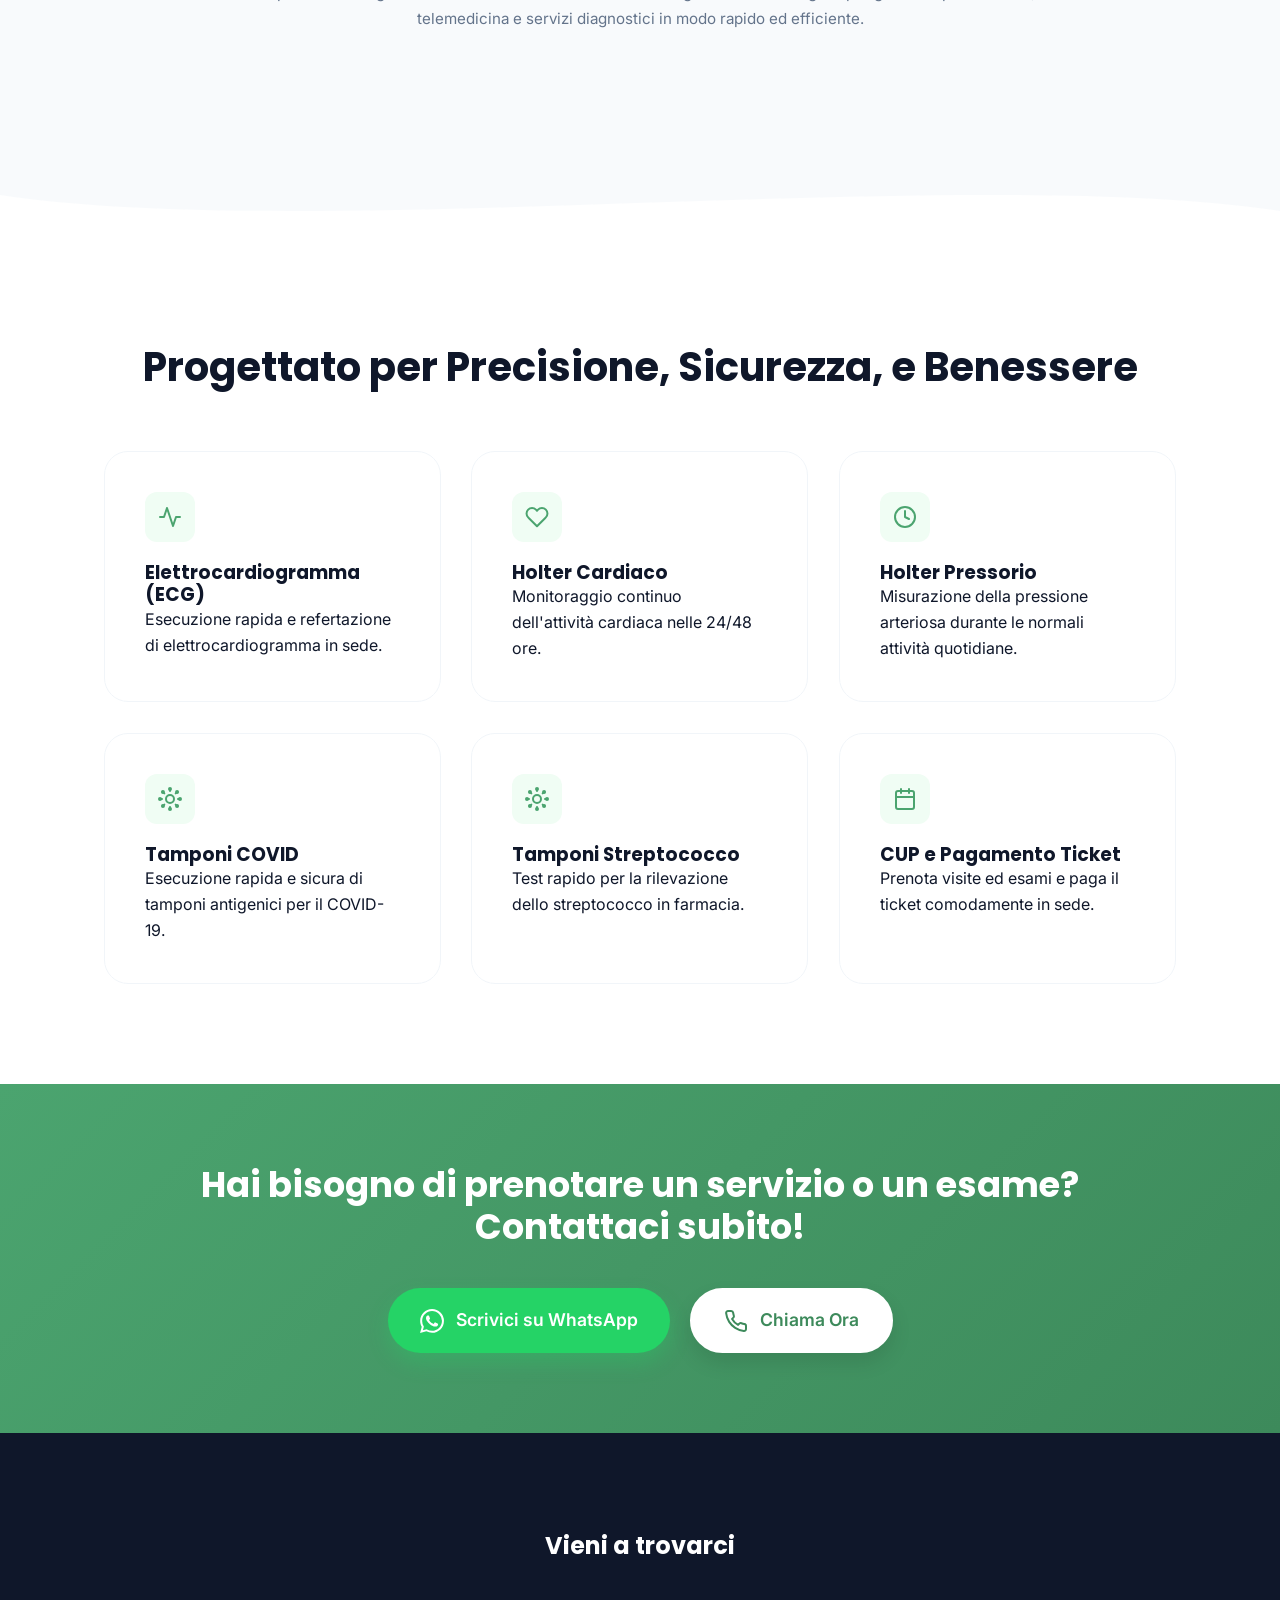
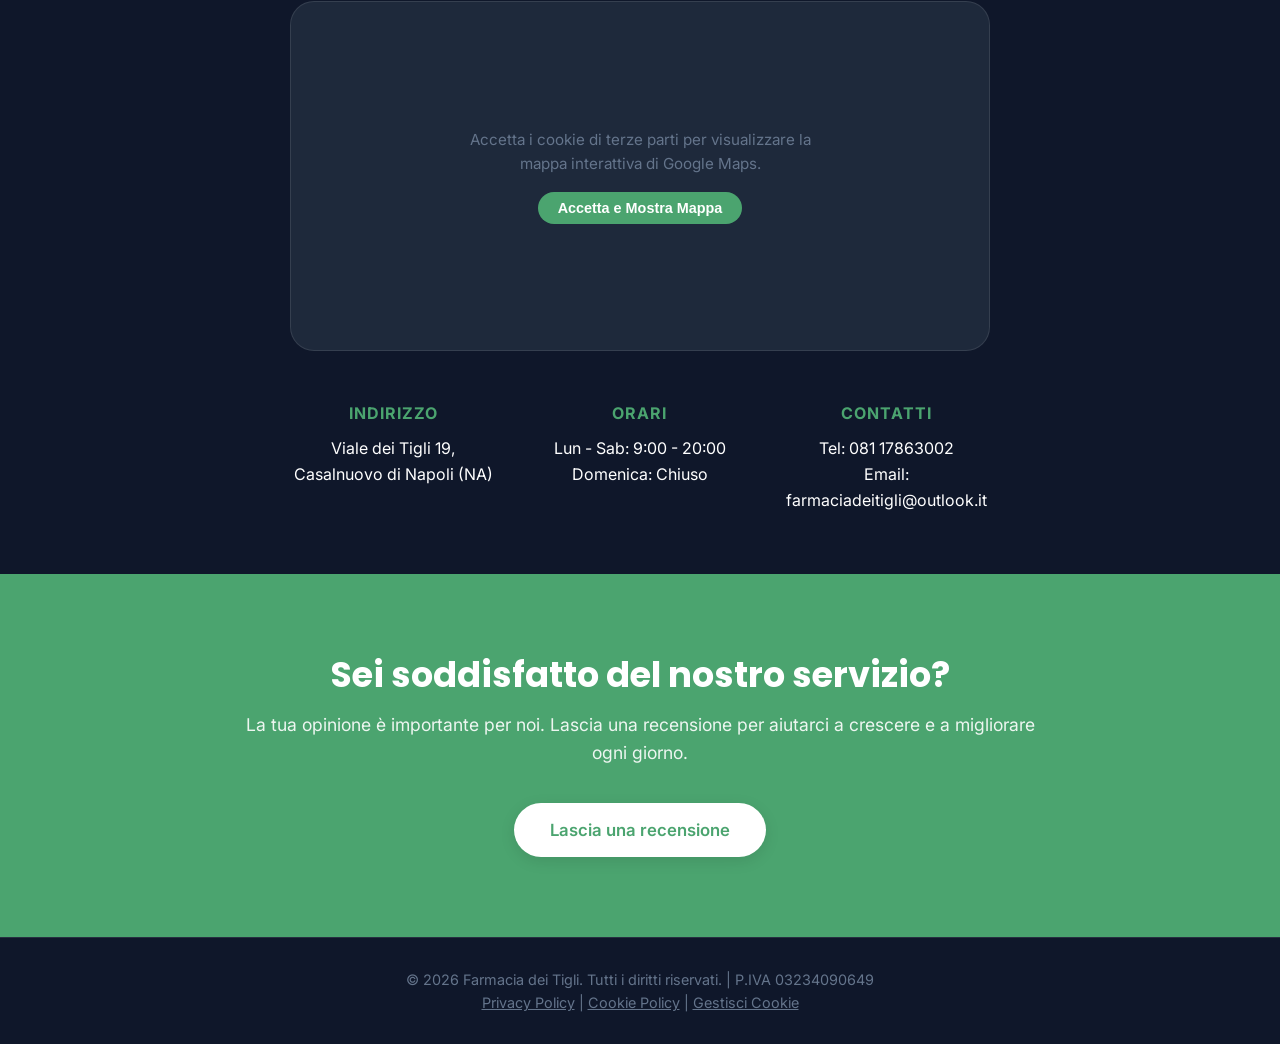
==== commit bb49c3bc: "Versione finale" ====
--- a/index.html
+++ b/index.html
@@ -20,7 +20,7 @@
     <meta property="og:title" content="Farmacia dei Tigli | Casalnuovo di Napoli">
     <meta property="og:description"
         content="Cerchi una farmacia a Casalnuovo? La Farmacia dei Tigli unisce tradizione e innovazione: farmaci, consigli esperti, telemedicina e CUP. Prenota online!">
-    <meta property="og:image" content="https://farmaciadeitigli.it/LOGO.jpeg">
+    <meta property="og:image" content="https://farmaciadeitigli.it/LOGO.png">
 
     <!-- Fonts e CSS -->
     <link rel="preconnect" href="https://fonts.googleapis.com">
@@ -36,7 +36,7 @@
         "@context": "https://schema.org",
         "@type": "Pharmacy",
         "name": "Farmacia dei Tigli",
-        "image": "https://farmaciadeitigli.it/LOGO.jpeg",
+        "image": "https://farmaciadeitigli.it/LOGO.png",
         "@id": "https://farmaciadeitigli.it",
         "url": "https://farmaciadeitigli.it",
         "telephone": "081-17863002",
@@ -215,8 +215,8 @@
                             <path d="M22 12h-4l-3 9L9 3l-3 9H2"></path>
                         </svg>
                     </div>
-                    <h3>Misurazione Pressione</h3>
-                    <p>Controllo rapido e accurato della pressione arteriosa in sede.</p>
+                    <h3>Elettrocardiogramma (ECG)</h3>
+                    <p>Esecuzione rapida e refertazione di elettrocardiogramma in sede.</p>
                 </div>
                 <!-- Servizio 2 -->
                 <div class="service-card fade-in-section">
